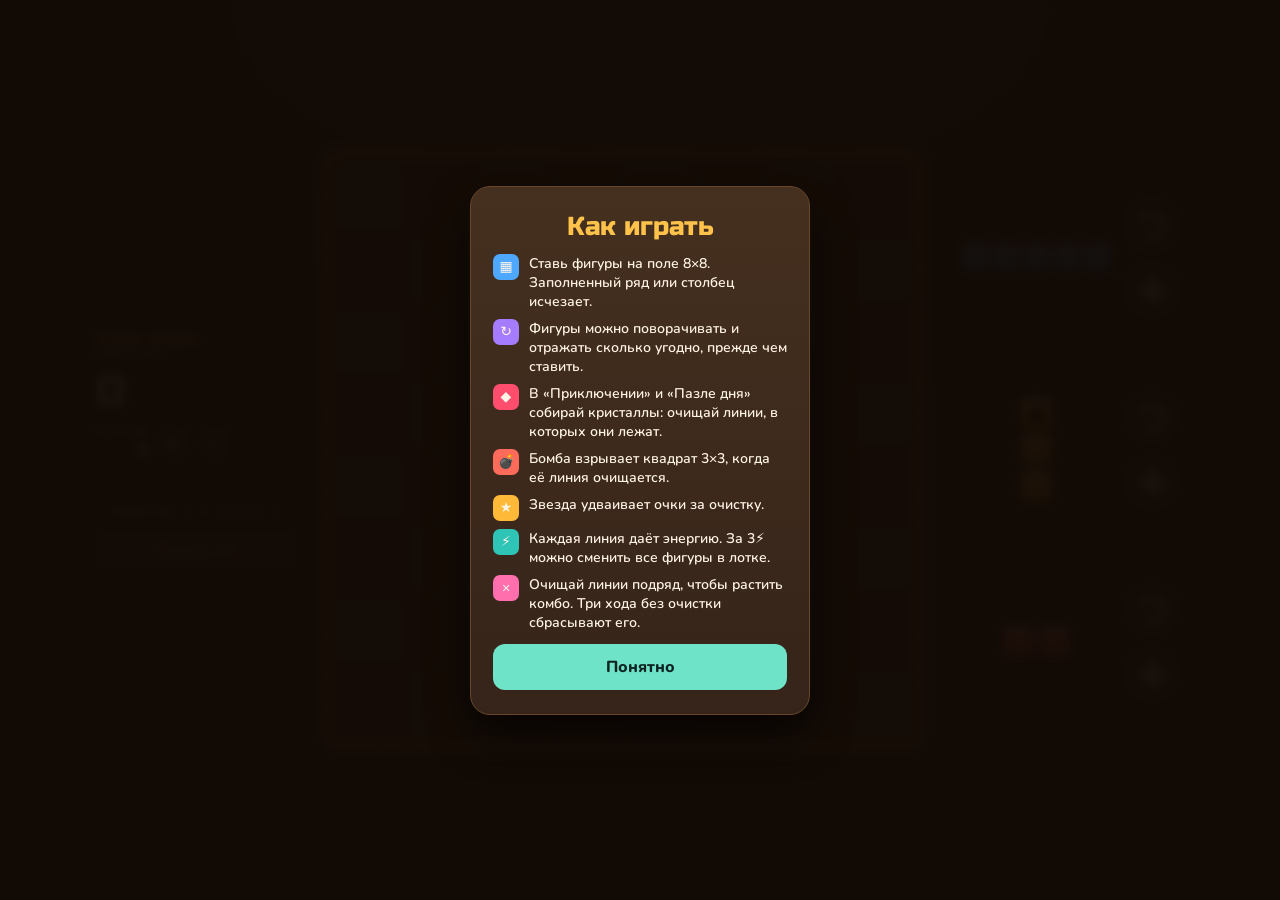
==== games-local/BlockFlip/index.html @ df222a62 "Добавить игру «Блок Флип» в Andreos Play Игра лежит в games-local/BlockFlip и копируется в сборку ск" ====
<!doctype html>
<html lang="ru" class="app-shell"><head><meta charset="utf-8">
<meta name="viewport" content="width=device-width,initial-scale=1,maximum-scale=1,user-scalable=no,viewport-fit=cover">
<style>html,body{margin:0}</style></head><body>
<title>Блок Флип</title>
<style>/* Russo One and Nunito, SIL Open Font License 1.1, embedded so the game works offline */
@font-face{font-family:'Russo One';font-style:normal;font-weight:400;font-display:swap;src:url([data-uri]) format('woff2');unicode-range:U+0301, U+0400-045F, U+0490-0491, U+04B0-04B1, U+2116}
@font-face{font-family:'Russo One';font-style:normal;font-weight:400;font-display:swap;src:url([data-uri]) format('woff2');unicode-range:U+0000-00FF, U+0131, U+0152-0153, U+02BB-02BC, U+02C6, U+02DA, U+02DC, U+0304, U+0308, U+0329, U+2000-206F, U+20AC, U+2122, U+2191, U+2193, U+2212, U+2215, U+FEFF, U+FFFD}
@font-face{font-family:'Nunito';font-style:normal;font-weight:600 800;font-display:swap;src:url([data-uri]) format('woff2');unicode-range:U+0301, U+0400-045F, U+0490-0491, U+04B0-04B1, U+2116}
@font-face{font-family:'Nunito';font-style:normal;font-weight:600 800;font-display:swap;src:url([data-uri]) format('woff2');unicode-range:U+0000-00FF, U+0131, U+0152-0153, U+02BB-02BC, U+02C6, U+02DA, U+02DC, U+0304, U+0308, U+0329, U+2000-206F, U+20AC, U+2122, U+2191, U+2193, U+2212, U+2215, U+FEFF, U+FFFD}
</style>
<style>
/* Layout: one-screen column. Score strip, level goals, wooden 8x8 board, tray of three pieces, energy bar. Single warm "wood block" look. */
:root{
  --bg:#22160e; --panel:#3a2618; --cell:#4d3321; --line:#6a4629;
  --fg:#fff4e6; --muted:#d0b08e; --accent:#ffc24a; --energy:#6fe3c8;
  --display:"Russo One","Arial Black",system-ui,sans-serif;
  --body:"Nunito",system-ui,-apple-system,"Segoe UI",sans-serif;
  color-scheme:dark;
}
html,body{height:100%}
[hidden]{display:none!important}
body{background:radial-gradient(120% 80% at 50% 0%,#46301d 0%,var(--bg) 62%);background-color:var(--bg);color:var(--fg);font-family:var(--body);
  -webkit-user-select:none;user-select:none;-webkit-touch-callout:none;-webkit-tap-highlight-color:transparent;overflow:hidden}
.app{height:100%;display:flex;flex-direction:column;align-items:center;gap:8px;padding-inline:16px;padding-block:10px;box-sizing:border-box}
.top{width:100%;max-width:460px;box-sizing:border-box;display:grid;grid-template-columns:1fr auto 1fr;align-items:end;gap:8px}
.brand{font-family:var(--display);font-size:15px;letter-spacing:.06em;line-height:1.1;color:var(--accent)}
.brand small{display:block;font-family:var(--body);font-size:11px;color:var(--muted);letter-spacing:.08em;text-transform:uppercase;font-weight:800}
.score{font-family:var(--display);font-size:clamp(30px,8vw,40px);line-height:1;text-align:center;font-variant-numeric:tabular-nums;text-shadow:0 2px 0 #0006}
.side{display:flex;justify-content:flex-end;align-items:center;gap:8px}
.best{text-align:right;font-size:11px;color:var(--muted);text-transform:uppercase;letter-spacing:.08em;font-weight:800}
.best b{display:block;font-family:var(--display);font-size:17px;color:var(--fg);letter-spacing:0;font-weight:400;font-variant-numeric:tabular-nums}
.icon{width:34px;height:34px;border-radius:10px;border:1px solid var(--line);background:var(--panel);color:var(--fg);font-size:16px;cursor:pointer;display:grid;place-items:center}
.icon:focus-visible,.btn:focus-visible,.mode:focus-visible{outline:2px solid var(--accent);outline-offset:2px}
.goals{display:flex;gap:10px;justify-content:center;align-items:center;min-height:34px}
.goal{display:flex;align-items:center;gap:6px;background:var(--panel);border:1px solid var(--line);border-radius:999px;padding:4px 12px 4px 6px;font-family:var(--display);font-size:16px;font-variant-numeric:tabular-nums;transition:transform .15s}
.goal.bump{transform:scale(1.18)}
.goal.done{color:var(--energy)}
.goal svg{width:24px;height:24px;display:block}
canvas{display:block;touch-action:none;max-width:100%}
.bar{display:flex;align-items:center;gap:10px;justify-content:space-between;width:100%;max-width:460px;box-sizing:border-box}
@media (max-width:380px){.elbl{display:none}.bar .btn{padding:8px 10px}}
@media (hover:none){.pc{display:none}}
@media (max-height:520px){.help{display:none}.app{gap:4px;padding-block:6px}.goals{min-height:28px}}
.hud{width:100%;display:flex;flex-direction:column;align-items:center;gap:inherit}
.app.land{display:grid;grid-template-columns:200px auto;grid-template-rows:auto auto;justify-content:center;align-content:center;column-gap:24px;row-gap:14px}
.app.land .hud{grid-column:1;grid-row:1;align-self:end;align-items:stretch;gap:12px}
.app.land #cv{grid-column:2;grid-row:1/3;align-self:center}
.app.land .bar{grid-column:1;grid-row:2;align-self:start;flex-direction:column;align-items:stretch;gap:12px}
.app.land .help{display:none}
.app.land .top{grid-template-columns:1fr;gap:10px}
.app.land .score{text-align:left;font-size:44px}
.app.land .side{justify-content:flex-start}
.app.land .goals{justify-content:flex-start;flex-wrap:wrap}
.app.land .combo{min-height:18px}
.in-andreos .app:not(.land) .top{padding-left:88px}
.app-shell .app{padding-top:calc(10px + env(safe-area-inset-top,0px));padding-bottom:calc(10px + env(safe-area-inset-bottom,0px));padding-left:calc(16px + env(safe-area-inset-left,0px));padding-right:calc(16px + env(safe-area-inset-right,0px))}
.energy{display:flex;align-items:center;gap:6px;font-size:12px;color:var(--muted);font-weight:800;text-transform:uppercase;letter-spacing:.06em}
.pips{display:flex;gap:4px}
.pip{width:14px;height:8px;border-radius:3px;background:var(--cell)}
.pip.on{background:var(--energy);box-shadow:0 0 8px #6fe3c880}
.btn{font-family:var(--body);font-weight:800;font-size:13px;white-space:nowrap;padding:9px 12px;border-radius:12px;border:0;cursor:pointer;background:var(--energy);color:#0d2422}
.btn:disabled{background:var(--cell);color:var(--muted);cursor:default}
.btn.ghost{background:transparent;color:var(--muted);border:1px solid var(--line)}
.combo{font-family:var(--display);font-size:13px;color:var(--accent);flex:1;min-width:0;white-space:nowrap}
.help{font-size:12px;color:var(--muted);text-align:center;line-height:1.5;max-width:460px}
.help b{color:var(--fg)}
.overlay{position:fixed;inset:0;display:grid;place-items:center;background:#120b06cc;backdrop-filter:blur(3px);padding:16px;z-index:5;overflow:auto}
#rulesOv{z-index:6}
.card{background:linear-gradient(#45301f,#36241a);border:1px solid var(--line);border-radius:20px;padding:24px 22px;text-align:center;max-width:340px;width:100%;display:flex;flex-direction:column;gap:12px;box-sizing:border-box;box-shadow:0 20px 40px #0008}
.card h2{font-family:var(--display);font-weight:400;margin:0;font-size:26px;color:var(--accent);text-wrap:balance}
.card p{margin:0;color:var(--muted);line-height:1.5}
.card .big{font-family:var(--display);font-size:44px;color:var(--fg)}
.card .btn{font-size:16px;padding:12px}
.logo{font-family:var(--display);font-size:34px;line-height:1;color:var(--accent);text-shadow:0 3px 0 #7a4a1c}
.mode{display:grid;grid-template-columns:40px 1fr;align-items:center;gap:12px;text-align:left;background:#5a3b24;border:1px solid #7a5232;border-radius:14px;padding:12px;cursor:pointer;color:var(--fg);font-family:var(--body);box-shadow:0 3px 0 #2a1a0f}
.mode:active{transform:translateY(2px);box-shadow:0 1px 0 #2a1a0f}
.mode b{display:block;font-family:var(--display);font-weight:400;font-size:17px}
.mode span{font-size:13px;color:var(--muted);font-weight:800}
.mode i{font-style:normal;width:40px;height:40px;border-radius:10px;display:grid;place-items:center;font-size:20px}
.rules{text-align:left;font-size:14px;display:flex;flex-direction:column;gap:8px;color:var(--fg)}
.rules div{display:flex;gap:10px;align-items:flex-start}
.rules i{font-style:normal;flex:0 0 26px;height:26px;border-radius:7px;display:grid;place-items:center;font-size:14px}
.row{display:flex;gap:8px}.row .btn{flex:1}
</style>

<div class="app" id="app">
  <div class="hud" id="hud">
  <div class="top" id="top">
    <div class="brand" id="brand">БЛОК ФЛИП<small id="modeLbl">Классика</small></div>
    <div class="score" id="score" aria-live="polite">0</div>
    <div class="side">
      <div class="best">Рекорд<b id="best">0</b></div>
      <button class="icon" id="snd" aria-label="Звук">🔊</button>
      <button class="icon" id="menuBtn" aria-label="Меню">☰</button>
    </div>
  </div>
  <div class="goals" id="goals" hidden></div>
  </div>
  <canvas id="cv" aria-label="Игровое поле"></canvas>
  <div class="bar" id="bar">
    <div class="combo" id="combo"></div>
    <div class="energy"><span aria-hidden="true">⚡</span><span class="elbl">Энергия</span><div class="pips" id="pips"></div></div>
    <button class="btn" id="shuffle" disabled>Сменить · 3⚡</button>
  </div>
  <div class="help" id="help"><b>Тап</b> по фигуре — повернуть, <b>⇋</b> — отразить, тащи на поле.<span class="pc"> Во время перетаскивания: <b>R</b> поворот, <b>F</b> отражение.</span></div>
</div>

<div class="overlay" id="menuOv" hidden>
  <div class="card">
    <div class="logo">БЛОК ФЛИП</div>
    <p>Деревянные блоки, поле 8×8 и фигуры, которые можно вертеть.</p>
    <button class="mode" id="mClassic"><i style="background:#4ea8ff">▦</i><div><b>Классика</b><span id="mClassicSub">Рекорд 0</span></div></button>
    <button class="mode" id="mAdv"><i style="background:#ff4d6d">◆</i><div><b>Приключение</b><span id="mAdvSub">Уровень 1</span></div></button>
    <button class="mode" id="mDaily"><i style="background:#ffc24a">☀</i><div><b>Пазл дня</b><span id="mDailySub">Новый каждый день</span></div></button>
    <div class="row"><button class="btn ghost" id="mRules">Как играть</button><button class="btn ghost" id="mVibe">Вибрация: вкл</button></div>
    <button class="btn" id="mResume">Продолжить</button>
  </div>
</div>

<div class="overlay" id="rulesOv" hidden>
  <div class="card">
    <h2>Как играть</h2>
    <div class="rules">
      <div><i style="background:#4ea8ff">▦</i><span>Ставь фигуры на поле 8×8. Заполненный ряд или столбец исчезает.</span></div>
      <div><i style="background:#a57cff">↻</i><span>Фигуры можно поворачивать и отражать сколько угодно, прежде чем ставить.</span></div>
      <div><i style="background:#ff4d6d">◆</i><span>В «Приключении» и «Пазле дня» собирай кристаллы: очищай линии, в которых они лежат.</span></div>
      <div><i style="background:#ff6b5b">💣</i><span>Бомба взрывает квадрат 3×3, когда её линия очищается.</span></div>
      <div><i style="background:#ffb938">★</i><span>Звезда удваивает очки за очистку.</span></div>
      <div><i style="background:#2ec4b6">⚡</i><span>Каждая линия даёт энергию. За 3⚡ можно сменить все фигуры в лотке.</span></div>
      <div><i style="background:#ff6fae">×</i><span>Очищай линии подряд, чтобы растить комбо. Три хода без очистки сбрасывают его.</span></div>
    </div>
    <button class="btn" id="rulesOk">Понятно</button>
  </div>
</div>

<div class="overlay" id="endOv" hidden>
  <div class="card">
    <h2 id="endTitle">Ходов нет</h2>
    <p id="endText">Ни одна фигура не помещается даже с поворотом.</p>
    <div class="big" id="finalScore">0</div>
    <p id="finalBest"></p>
    <div class="row"><button class="btn ghost" id="toMenu">Меню</button><button class="btn" id="again">Ещё раз</button></div>
  </div>
</div>

<script>
(function(){
// Inside Andreos Play the app's own "Игры" button sits in the top-left corner
if(/\/games\//.test(location.pathname))document.documentElement.classList.add('in-andreos');
const N=8;
const COLORS=['#ff6b5b','#ffb938','#8bd448','#2ec4b6','#4ea8ff','#a57cff','#ff6fae'];
const WOOD='#c99760';
const GEMS={3:['#ff4d6d','#a3102f','#ffc2cd'],4:['#4fb4ff','#1450a8','#c9e8ff'],5:['#4ee08a','#127a43','#c8f7da']};
const P=(s)=>s.map(([r,c])=>({r,c,t:0}));
const SHAPES=[
  {w:3,s:[[0,0]]},
  {w:6,s:[[0,0],[0,1]]},
  {w:6,s:[[0,0],[0,1],[0,2]]},
  {w:5,s:[[0,0],[0,1],[0,2],[0,3]]},
  {w:3,s:[[0,0],[0,1],[0,2],[0,3],[0,4]]},
  {w:6,s:[[0,0],[0,1],[1,0],[1,1]]},
  {w:2,s:[[0,0],[0,1],[0,2],[1,0],[1,1],[1,2],[2,0],[2,1],[2,2]]},
  {w:6,s:[[0,0],[1,0],[1,1]]},
  {w:6,s:[[0,0],[1,0],[2,0],[2,1]]},
  {w:5,s:[[0,0],[0,1],[0,2],[1,1]]},
  {w:5,s:[[0,1],[0,2],[1,0],[1,1]]},
  {w:4,s:[[0,0],[1,0],[2,0],[2,1],[2,2]]},
  {w:3,s:[[0,0],[0,1],[0,2],[1,0],[1,1],[1,2]]},
  {w:3,s:[[0,0],[1,1]]},
  {w:2,s:[[0,0],[1,1],[2,2]]},
  {w:3,s:[[0,1],[1,0],[1,1],[1,2],[2,1]]},
];
const TOTALW=SHAPES.reduce((a,s)=>a+s.w,0);

// ---- shape math
const norm=cs=>{const mr=Math.min(...cs.map(c=>c.r)),mc=Math.min(...cs.map(c=>c.c));return cs.map(c=>({r:c.r-mr,c:c.c-mc,t:c.t}))};
const dims=cs=>({h:Math.max(...cs.map(c=>c.r))+1,w:Math.max(...cs.map(c=>c.c))+1});
const rotCW=cs=>{const {h}=dims(cs);return norm(cs.map(c=>({r:c.c,c:h-1-c.r,t:c.t})))};
const mirror=cs=>{const {w}=dims(cs);return norm(cs.map(c=>({r:c.r,c:w-1-c.c,t:c.t})))};
const key=cs=>cs.map(c=>c.r+','+c.c).sort().join(';');
function orientations(cs){
  const out=[],seen=new Set();let a=cs;
  for(let m=0;m<2;m++){for(let i=0;i<4;i++){const k=key(a);if(!seen.has(k)){seen.add(k);out.push(a)}a=rotCW(a)}a=mirror(cs)}
  return out;
}

// ---- storage
const store={get(k,d){try{const v=localStorage.getItem('blockflip-'+k);return v==null?d:v}catch(e){return d}},set(k,v){try{localStorage.setItem('blockflip-'+k,v)}catch(e){}}};
let best=+store.get('best',0)||0;
let advLevel=Math.max(1,+store.get('level',1)||1);
const today=(()=>{const d=new Date();return d.getFullYear()*10000+(d.getMonth()+1)*100+d.getDate()})();

// ---- levels
function mulberry32(a){return function(){a|=0;a=a+0x6D2B79F5|0;let t=Math.imul(a^a>>>15,1|a);t=t+Math.imul(t^t>>>7,61|t)^t;return((t^t>>>14)>>>0)/4294967296}}
function genLevel(seed,L){
  const rnd=mulberry32(seed),g=Array.from({length:N},()=>Array(N).fill(null));
  const fill=Math.min(30,8+L*2);let placed=0,guard=0,r=Math.floor(rnd()*N),c=Math.floor(rnd()*N);
  const lineFull=(r,c)=>g[r].every(Boolean)||g.every(row=>row[c]);
  while(placed<fill&&guard++<2000){
    if(rnd()<.65){const d=[[0,1],[1,0],[0,-1],[-1,0]][Math.floor(rnd()*4)];r=Math.min(N-1,Math.max(0,r+d[0]));c=Math.min(N-1,Math.max(0,c+d[1]))}
    else{r=Math.floor(rnd()*N);c=Math.floor(rnd()*N)}
    if(g[r][c])continue;
    g[r][c]={color:WOOD,t:0};
    if(lineFull(r,c)){g[r][c]=null;continue}
    placed++;
  }
  const cells=[];for(let i=0;i<N;i++)for(let j=0;j<N;j++)if(g[i][j])cells.push(g[i][j]);
  for(let i=cells.length-1;i>0;i--){const j=Math.floor(rnd()*(i+1));[cells[i],cells[j]]=[cells[j],cells[i]]}
  const types=L<3?1:L<7?2:3,nGems=Math.min(cells.length,4+L);
  const goals={};
  for(let i=0;i<nGems;i++){const t=3+(i%types);cells[i].t=t;goals[t]=(goals[t]||0)+1}
  return{grid:g,goals};
}

// ---- state
let S;
function freshState(mode,level){
  const s={mode,level:level||0,grid:Array.from({length:N},()=>Array(N).fill(null)),tray:[null,null,null],score:0,combo:0,msc:0,energy:0,over:false,goals:null,total:null};
  if(mode==='adv'||mode==='daily'){
    const L=mode==='daily'?6+new Date().getDay():level;
    const lv=genLevel(mode==='daily'?today:level*7919+13,L);
    s.grid=lv.grid;s.goals=lv.goals;s.total={...lv.goals};
  }
  return s;
}

function randPiece(){
  let x=Math.random()*TOTALW,sh=SHAPES[0];
  for(const s of SHAPES){x-=s.w;if(x<=0){sh=s;break}}
  let cs=norm(P(sh.s));
  const turns=Math.floor(Math.random()*4);for(let i=0;i<turns;i++)cs=rotCW(cs);
  if(Math.random()<.5)cs=mirror(cs);
  const roll=Math.random();
  if(cs.length>=2){
    if(roll<.11)cs[Math.floor(Math.random()*cs.length)].t=1;
    else if(roll<.21)cs[Math.floor(Math.random()*cs.length)].t=2;
  }
  return{cells:cs,color:COLORS[Math.floor(Math.random()*COLORS.length)],anim:null};
}
function fitsAt(cs,r0,c0,g=S.grid){
  for(const c of cs){const r=r0+c.r,cc=c0+c.c;if(r<0||cc<0||r>=N||cc>=N||g[r][cc])return false}return true;
}
function fitsAnywhere(cs){const {h,w}=dims(cs);for(let r=0;r<=N-h;r++)for(let c=0;c<=N-w;c++)if(fitsAt(cs,r,c))return true;return false}
function fitsAnyOrient(cs){return orientations(cs).some(fitsAnywhere)}
function dealTray(){
  let tray;
  for(let tries=0;tries<40;tries++){tray=[randPiece(),randPiece(),randPiece()];if(tray.some(p=>fitsAnyOrient(p.cells)))break}
  tray.forEach(p=>p.anim={kind:'in',t0:performance.now()});
  S.tray=tray;
}

// ---- DOM
const cv=document.getElementById('cv'),ctx=cv.getContext('2d');
const $=id=>document.getElementById(id);
const scoreEl=$('score'),bestEl=$('best'),comboEl=$('combo'),pipsEl=$('pips'),shuffleBtn=$('shuffle'),goalsEl=$('goals');
for(let i=0;i<6;i++){const d=document.createElement('div');d.className='pip';pipsEl.appendChild(d)}
function gemSVG(t){const[a,b,h]=GEMS[t];return`<svg viewBox="-1 -1 2 2" aria-hidden="true"><polygon points="-.55,-.6 .55,-.6 .95,-.15 0,.9 -.95,-.15" fill="${b}"/><polygon points="-.45,-.5 .45,-.5 .78,-.15 0,.7 -.78,-.15" fill="${a}"/><polygon points="-.45,-.5 .45,-.5 .25,-.15 -.25,-.15" fill="${h}" opacity=".85"/></svg>`}
let shownScore=0;
function renderGoals(){
  if(!S.goals){goalsEl.hidden=true;return}
  goalsEl.hidden=false;
  goalsEl.innerHTML=Object.keys(S.total).map(t=>`<div class="goal${S.goals[t]<=0?' done':''}" data-t="${t}">${gemSVG(t)}<span>${S.goals[t]<=0?'✓':S.goals[t]}</span></div>`).join('');
}
function bumpGoal(t){const el=goalsEl.querySelector(`[data-t="${t}"]`);if(!el)return;el.classList.add('bump');setTimeout(()=>el.classList.remove('bump'),160)}
function syncUI(){
  bestEl.textContent=best;
  [...pipsEl.children].forEach((p,i)=>p.classList.toggle('on',i<S.energy));
  shuffleBtn.disabled=S.energy<3||S.over;
  comboEl.textContent=S.combo>1?'КОМБО ×'+S.combo:'';
  $('modeLbl').textContent=S.mode==='adv'?'Уровень '+S.level:S.mode==='daily'?'Пазл дня':'Классика';
  renderGoals();
}

// ---- layout
let W,H,cell,B,BW,trayX=0,trayY,dpr,woodPat=null,land=false;
function resize(){
  const app=$('app'),cs=getComputedStyle(app);
  const aw=app.clientWidth-parseFloat(cs.paddingLeft)-parseFloat(cs.paddingRight);
  const ah=app.clientHeight-parseFloat(cs.paddingTop)-parseFloat(cs.paddingBottom);
  land=aw>ah*1.2&&aw>=560;
  app.classList.toggle('land',land);
  const gap=8;
  const used=$('top').offsetHeight+(goalsEl.hidden?0:goalsEl.offsetHeight+gap)+$('bar').offsetHeight+($('help').offsetHeight?$('help').offsetHeight+gap:0)+gap*2+4;
  const availH=Math.max(180,ah-used);
  cell=Math.floor(land?Math.min((aw-230)/12,(ah-8)/8.4,72):Math.min(aw/8.4,availH/11.75,72));
  const pad=Math.round(cell*.2);
  B=cell*8;BW=B+pad*2;
  if(land){trayX=BW+cell*.3;W=trayX+cell*3.3;H=BW;trayY=0}
  else{W=BW;trayY=BW+cell*.25;H=trayY+cell*3.1}
  ox=pad;oy=pad;
  $('top').style.maxWidth=$('bar').style.maxWidth=land?'':Math.max(W,280)+'px';
  dpr=Math.min(window.devicePixelRatio||1,3);
  cv.width=W*dpr;cv.height=H*dpr;cv.style.width=W+'px';cv.style.height=H+'px';
}
let ox=0,oy=0;
function makeWood(){
  const c=document.createElement('canvas');c.width=c.height=256;const x=c.getContext('2d');
  x.fillStyle='#8a5a33';x.fillRect(0,0,256,256);
  const rnd=mulberry32(42);
  for(let i=0;i<46;i++){
    const y0=rnd()*256,amp=2+rnd()*5,f=.02+rnd()*.03;
    x.strokeStyle=rnd()<.5?'rgba(60,32,14,.22)':'rgba(255,214,160,.10)';x.lineWidth=.6+rnd()*1.6;
    x.beginPath();for(let k=0;k<=256;k+=4)x.lineTo(k,y0+Math.sin(k*f+i)*amp);x.stroke();
  }
  woodPat=ctx.createPattern(c,'repeat');
}
const slotCX=i=>land?trayX+cell*1.25:BW*(i+.5)/3;
const pieceCY=i=>land?oy+B*(i+.5)/3:trayY+cell*1.2;
const btnR=()=>cell*.36;
const btnPos=(i,k)=>land?{x:trayX+cell*2.85,y:pieceCY(i)+(k?1:-1)*cell*.45}:{x:slotCX(i)+(k?1:-1)*cell*.5,y:trayY+cell*2.7};
const traySize=p=>{const d=dims(p.cells);return Math.min(cell*.5,cell*(land?2.1:2.3)/Math.max(d.w,d.h))};

// ---- color helpers
function hexRgb(h){const n=parseInt(h.slice(1),16);return[n>>16&255,n>>8&255,n&255]}
function shade(h,a){const[r,g,b]=hexRgb(h);const f=v=>Math.round(a>0?v+(255-v)*a:v*(1+a));return`rgb(${f(r)},${f(g)},${f(b)})`}
function rr(x,y,w,h,r){ctx.beginPath();ctx.moveTo(x+r,y);ctx.arcTo(x+w,y,x+w,y+h,r);ctx.arcTo(x+w,y+h,x,y+h,r);ctx.arcTo(x,y+h,x,y,r);ctx.arcTo(x,y,x+w,y,r);ctx.closePath()}
function star(x,y,R){ctx.beginPath();for(let i=0;i<10;i++){const a=-Math.PI/2+i*Math.PI/5,rad=i%2?R*.45:R;ctx.lineTo(x+Math.cos(a)*rad,y+Math.sin(a)*rad)}ctx.closePath()}
function poly(pts,x,y,R){ctx.beginPath();pts.forEach(([a,b])=>ctx.lineTo(x+a*R,y+b*R));ctx.closePath()}
function drawGem(x,y,R,t,now){
  const[a,b,h]=GEMS[t];
  ctx.fillStyle=b;poly([[-.55,-.6],[.55,-.6],[.95,-.15],[0,.9],[-.95,-.15]],x,y,R);ctx.fill();
  ctx.fillStyle=a;poly([[-.45,-.5],[.45,-.5],[.78,-.15],[0,.7],[-.78,-.15]],x,y,R);ctx.fill();
  ctx.fillStyle=h;ctx.globalAlpha*=.85;poly([[-.45,-.5],[.45,-.5],[.25,-.15],[-.25,-.15]],x,y,R);ctx.fill();ctx.globalAlpha/=.85;
  const tw=.5+.5*Math.sin((now||0)/300+x*.07+y*.05);
  ctx.fillStyle=`rgba(255,255,255,${.25+.6*tw})`;ctx.beginPath();ctx.arc(x-R*.35,y-R*.32,R*.08+R*.06*tw,0,7);ctx.fill();
}

function drawTile(x,y,s,color,t,now){
  const g=Math.max(1,s*.05),r=s*.18;
  const grd=ctx.createLinearGradient(0,y,0,y+s);
  grd.addColorStop(0,shade(color,.35));grd.addColorStop(.5,color);grd.addColorStop(1,shade(color,-.22));
  ctx.fillStyle=shade(color,-.5);rr(x+g,y+g+s*.05,s-2*g,s-2*g,r);ctx.fill();
  ctx.fillStyle=grd;rr(x+g,y+g,s-2*g,s-2*g-s*.05,r);ctx.fill();
  if(color===WOOD&&woodPat){ctx.save();ctx.globalAlpha*=.45;ctx.fillStyle=woodPat;rr(x+g,y+g,s-2*g,s-2*g-s*.05,r);ctx.fill();ctx.restore()}
  ctx.fillStyle='rgba(255,255,255,.3)';rr(x+s*.2,y+s*.13,s*.6,s*.11,s*.055);ctx.fill();
  const cx=x+s/2,cy=y+s/2+s*.01;
  if(t===1){
    ctx.fillStyle='#1a120c';ctx.beginPath();ctx.arc(cx,cy+s*.04,s*.22,0,7);ctx.fill();
    ctx.strokeStyle='#1a120c';ctx.lineWidth=Math.max(1.5,s*.06);ctx.beginPath();ctx.moveTo(cx+s*.1,cy-s*.12);ctx.quadraticCurveTo(cx+s*.2,cy-s*.3,cx+s*.28,cy-s*.26);ctx.stroke();
    const fl=.6+.4*Math.sin((now||0)/90);
    ctx.fillStyle=`rgba(255,230,120,${fl})`;ctx.beginPath();ctx.arc(cx+s*.29,cy-s*.27,s*.07,0,7);ctx.fill();
    ctx.fillStyle='rgba(255,255,255,.35)';ctx.beginPath();ctx.arc(cx-s*.07,cy-s*.03,s*.05,0,7);ctx.fill();
  }else if(t===2){
    ctx.fillStyle='#fff8d6';star(cx,cy,s*.26);ctx.fill();
    ctx.strokeStyle=shade(color,-.4);ctx.lineWidth=Math.max(1,s*.03);ctx.stroke();
  }else if(t>=3){drawGem(cx,cy,s*.3,t,now)}
}

// ---- input / drag
let drag=null,preview=null;
function pieceAt(x,y){
  let i;
  if(land){if(x<trayX||x>trayX+cell*2.45||y<oy||y>=oy+B)return -1;i=Math.floor((y-oy)/(B/3))}
  else{if(y<trayY||y>trayY+cell*2.35)return -1;i=Math.floor(x/(BW/3))}
  return i>=0&&i<3&&S.tray[i]?i:-1;
}
function btnAt(x,y){
  for(let i=0;i<3;i++){if(!S.tray[i])continue;for(let k=0;k<2;k++){const bp=btnPos(i,k);if(Math.hypot(x-bp.x,y-bp.y)<btnR()*1.35)return{i,k}}}
  return null;
}
function transform(i,kind){
  const p=S.tray[i];if(!p)return;
  p.cells=kind==='rot'?rotCW(p.cells):mirror(p.cells);
  p.anim={kind,t0:performance.now()};
  sfx(kind==='rot'?520:440,.05,'triangle');
  if(drag&&drag.i===i)updatePreview();
}
function pos(e){const b=cv.getBoundingClientRect();return{x:(e.clientX-b.left)*W/b.width,y:(e.clientY-b.top)*H/b.height}}
cv.addEventListener('contextmenu',e=>e.preventDefault());
cv.addEventListener('pointerdown',e=>{
  unlockAudio();
  if(S.over||drag)return;
  const {x,y}=pos(e);
  const b=btnAt(x,y);
  if(b){transform(b.i,b.k?'flip':'rot');return}
  const i=pieceAt(x,y);if(i<0)return;
  if(e.button===2){transform(i,'flip');return}
  cv.setPointerCapture(e.pointerId);
  drag={i,x,y,sx:x,sy:y,moved:false,touch:e.pointerType!=='mouse',id:e.pointerId};
});
cv.addEventListener('pointermove',e=>{
  if(!drag||e.pointerId!==drag.id)return;
  const p=pos(e);drag.x=p.x;drag.y=p.y;
  if(!drag.moved&&Math.hypot(p.x-drag.sx,p.y-drag.sy)>8)drag.moved=true;
  if(drag.moved)updatePreview();
});
function endDrag(e,cancel){
  if(!drag||e.pointerId!==drag.id)return;
  const d=drag;drag=null;
  if(!d.moved&&!cancel){transform(d.i,'rot')}
  else if(preview&&preview.ok&&!cancel){place(d.i,preview.r,preview.c)}
  else if(d.moved&&S.tray[d.i]){S.tray[d.i].anim={kind:'back',t0:performance.now(),fx:d.x,fy:d.y-(d.touch?cell*1.6:0)}}
  preview=null;
}
cv.addEventListener('pointerup',e=>endDrag(e,false));
cv.addEventListener('pointercancel',e=>endDrag(e,true));
cv.addEventListener('lostpointercapture',e=>endDrag(e,true));
addEventListener('keydown',e=>{
  if(!drag)return;
  if(e.key==='r'||e.key==='R'||e.key==='к'||e.key==='К'||e.key===' '){e.preventDefault();transform(drag.i,'rot')}
  if(e.key==='f'||e.key==='F'||e.key==='а'||e.key==='А'){transform(drag.i,'flip')}
});
function ghostTL(){
  const p=S.tray[drag.i],d=dims(p.cells);
  const oy2=drag.touch?cell*1.6:0;
  return{x:drag.x-d.w*cell/2,y:drag.y-oy2-d.h*cell/2};
}
function updatePreview(){
  if(!drag||!drag.moved){preview=null;return}
  const g=ghostTL(),p=S.tray[drag.i];
  const r=Math.round((g.y-oy)/cell),c=Math.round((g.x-ox)/cell);
  const d=dims(p.cells);
  if(r<-1||c<-1||r+d.h>N+1||c+d.w>N+1){preview=null;return}
  const ok=fitsAt(p.cells,r,c);
  let lines=null;
  if(ok){
    const g2=S.grid.map(row=>row.slice());p.cells.forEach(cc=>g2[r+cc.r][c+cc.c]={});
    lines={rows:[],cols:[]};
    for(let i=0;i<N;i++){if(g2[i].every(Boolean))lines.rows.push(i);if(g2.every(row=>row[i]))lines.cols.push(i)}
  }
  preview={r,c,ok,lines};
}

// ---- game logic
let fx=[],floats=[],drops={},shake=0;
const FALL=140,DROP=170;
let vibeOn=store.get('vibe','1')==='1';
function buzz(ms){
  if(!vibeOn)return;
  try{const ap=JSON.parse(localStorage.getItem('ap:settings')||'{}');if(ap.haptics===false)return}catch(e){}
  try{if(window.AndroidApp&&window.AndroidApp.vibrate){window.AndroidApp.vibrate(String(ms));return}}catch(e){}
  if(navigator.vibrate){try{navigator.vibrate(ms)}catch(e){}}
}
function drawCell(x,y,color,t,k,now){
  const d=drops[k];
  if(d==null){drawTile(x,y,cell,color,t,now);return}
  const tt=now-d;
  if(tt>=FALL+160){delete drops[k];drawTile(x,y,cell,color,t,now);return}
  let dy=0,sx=1,sy=1;
  if(tt<FALL){const e=Math.max(0,tt)/FALL;dy=-cell*.9*(1-e*e);sx=sy=1.05-.05*e}
  else{const b=(tt-FALL)/160,w=Math.sin(b*Math.PI)*(1-b);sy=1-.2*w;sx=1+.14*w}
  ctx.save();ctx.translate(x+cell/2,y+cell+dy);ctx.scale(sx,sy);drawTile(-cell/2,-cell,cell,color,t,now);ctx.restore();
}
function landFx(p,r0,c0){
  const now=performance.now(),low={};
  p.cells.forEach(c=>{if(low[c.c]==null||c.r>low[c.c])low[c.c]=c.r});
  for(const cc in low){const x=ox+(c0+ +cc)*cell,y=oy+(r0+low[cc]+1)*cell;
    for(let k=0;k<5;k++){const dir=k<2?-1:k<4?1:(Math.random()<.5?-1:1);
      floats.push({spark:1,dust:1,x:x+cell*(.15+Math.random()*.7),y:y-2,vx:dir*cell*(.02+Math.random()*.05),vy:-cell*(.01+Math.random()*.04),t0:now,color:Math.random()<.5?'#e9cfa6':'#b98d5e'})}}
  shake=Math.max(shake,2);
  sfx(150,.09,'sine',.09);sfx(95,.12,'triangle',.06);
  buzz(12);
}
function place(i,r0,c0){
  const p=S.tray[i],now=performance.now();
  p.cells.forEach(c=>{S.grid[r0+c.r][c0+c.c]={color:p.color,t:c.t};drops[(r0+c.r)+','+(c0+c.c)]=now});
  setTimeout(()=>landFx(p,r0,c0),FALL);
  S.tray[i]=null;
  let gained=p.cells.length;
  const rows=[],cols=[];
  for(let k=0;k<N;k++){if(S.grid[k].every(Boolean))rows.push(k);if(S.grid.every(row=>row[k]))cols.push(k)}
  const lines=rows.length+cols.length;
  if(lines){
    S.combo++;S.msc=0;
    const kill=new Set();rows.forEach(r=>{for(let c=0;c<N;c++)kill.add(r+','+c)});cols.forEach(c=>{for(let r=0;r<N;r++)kill.add(r+','+c)});
    const lineCells=kill.size;
    const done=new Set();let bombs=0,changed=true;
    while(changed){changed=false;for(const k of[...kill]){const[r,c]=k.split(',').map(Number);const cl=S.grid[r][c];
      if(cl&&cl.t===1&&!done.has(k)){done.add(k);bombs++;changed=true;
        for(let dr=-1;dr<=1;dr++)for(let dc=-1;dc<=1;dc++){const rr2=r+dr,cc2=c+dc;if(rr2>=0&&cc2>=0&&rr2<N&&cc2<N&&S.grid[rr2][cc2])kill.add(rr2+','+cc2)}
        boom(c,r,now+DROP);}}}
    let stars=0,gems=0;
    for(const k of kill){const[r,c]=k.split(',').map(Number);const cl=S.grid[r][c];if(!cl)continue;if(cl.t===2)stars++;
      if(cl.t>=3){gems++;floats.push({gem:cl.t,x:ox+(c+.5)*cell,y:oy+(r+.5)*cell,t0:now+DROP});
        if(S.goals&&S.goals[cl.t]>0){S.goals[cl.t]--;const t=cl.t;setTimeout(()=>{renderGoals();bumpGoal(t)},450+DROP)}}
      fx.push({r,c,color:cl.color,t:cl.t,t0:now+DROP+((r+c)%8)*18});S.grid[r][c]=null}
    let pts=50*lines*(lines+1);
    pts*=S.combo;
    pts+=(kill.size-lineCells)*20+gems*50;
    if(stars)pts*=Math.pow(2,Math.min(stars,3));
    gained+=pts;
    S.energy=Math.min(6,S.energy+lines);
    const cx=ox+(c0+dims(p.cells).w/2)*cell,cy=oy+(r0+dims(p.cells).h/2)*cell;
    floats.push({text:'+'+pts,x:cx,y:cy,t0:now+DROP,color:'#ffffff',size:cell*.6});
    if(lines>=2)floats.push({text:['','','ДВОЙНОЙ!','ТРОЙНОЙ!','МЕГА!','УЛЬТРА!'][Math.min(lines,5)],x:BW/2,y:oy+B*.38,t0:now+DROP+80,color:'#ffc24a',size:cell*.75});
    if(S.combo>1)floats.push({text:'КОМБО ×'+S.combo,x:BW/2,y:oy+B*.52,t0:now+DROP+160,color:'#ff6fae',size:cell*.55});
    if(stars)floats.push({text:'★ ×'+Math.pow(2,Math.min(stars,3)),x:BW/2,y:oy+B*.64,t0:now+DROP+240,color:'#fff3a0',size:cell*.5});
    const shk=Math.min(14,3+lines*2+bombs*3),cmb=S.combo;
    setTimeout(()=>{shake=shk;buzz(bombs?[30,40,60]:25+lines*10);sfx(520+lines*90,.12,'square',.04)},DROP);
    setTimeout(()=>sfx(780+cmb*60,.1,'triangle'),DROP+80);
    if(gems)setTimeout(()=>sfx(1200,.12,'sine',.05),DROP+120);
    if(S.grid.every(row=>row.every(v=>!v))){gained+=1500;floats.push({text:'ЧИСТОЕ ПОЛЕ +1500',x:BW/2,y:oy+B*.25,t0:now+DROP+300,color:'#6fe3c8',size:cell*.55});S.energy=6}
  }else{S.msc++;if(S.msc>=3)S.combo=0}
  S.score+=gained;
  if(S.mode==='classic'&&S.score>best){best=S.score;store.set('best',best)}
  if(S.goals&&Object.values(S.goals).every(v=>v<=0)){win();syncUI();return}
  if(S.tray.every(t=>!t))dealTray();
  checkOver();
  syncUI();
}
function boom(c,r,now){
  for(let k=0;k<22;k++){const a=Math.random()*6.28,v=cell*(.05+Math.random()*.12);
    floats.push({spark:1,x:ox+(c+.5)*cell,y:oy+(r+.5)*cell,vx:Math.cos(a)*v,vy:Math.sin(a)*v,t0:now,color:k%2?'#ffb938':'#ff6b5b'})}
  setTimeout(()=>sfx(90,.25,'sawtooth',.06),DROP);
}
function showEnd(title,text,big,sub,again){
  const game=S;
  setTimeout(()=>{if(S!==game||!$('menuOv').hidden)return;$('endTitle').textContent=title;$('endText').textContent=text;$('finalScore').textContent=big;$('finalBest').textContent=sub;$('again').textContent=again;$('endOv').hidden=false},800);
}
function win(){
  S.over=true;S.won=true;
  sfx(660,.15,'triangle');setTimeout(()=>sfx(880,.15,'triangle'),120);setTimeout(()=>sfx(1320,.25,'triangle'),240);
  if(S.mode==='adv'){advLevel=Math.max(advLevel,S.level+1);store.set('level',advLevel);
    showEnd('Уровень '+S.level+' пройден!','Все кристаллы собраны.',S.score,'Дальше: уровень '+(S.level+1),'Следующий')}
  else{store.set('daily',today);showEnd('Пазл дня решён!','Возвращайся завтра за новым.',S.score,'','Классика')}
}
function checkOver(){
  const can=S.tray.some(p=>p&&fitsAnyOrient(p.cells));
  if(!can&&S.energy<3){
    S.over=true;
    sfx(200,.4,'sine');
    if(S.mode==='classic'){
      if(S.score>best){best=S.score;store.set('best',best)}
      showEnd('Ходов нет','Ни одна фигура не помещается даже с поворотом.',S.score,'Рекорд: '+best,'Ещё раз');
    }else{
      const left=Object.values(S.goals).reduce((a,b)=>a+Math.max(0,b),0);
      showEnd('Не хватило места','Осталось собрать кристаллов: '+left+'.',S.score,'','Ещё раз');
    }
  }
}
shuffleBtn.onclick=()=>{if(S.energy<3||S.over)return;S.energy-=3;dealTray();sfx(660,.08,'triangle');checkOver();syncUI()};
$('again').onclick=()=>{$('endOv').hidden=true;
  if(S.won&&S.mode==='adv')startMode('adv',S.level+1);
  else if(S.won&&S.mode==='daily')startMode('classic');
  else startMode(S.mode,S.level)};
$('toMenu').onclick=()=>{$('endOv').hidden=true;openMenu()};
$('menuBtn').onclick=openMenu;
$('mRules').onclick=()=>{$('rulesOv').hidden=false};
$('rulesOk').onclick=()=>{$('rulesOv').hidden=true;store.set('seen','1')};
$('mResume').onclick=()=>{$('menuOv').hidden=true};
const vibeLbl=()=>{$('mVibe').textContent='Вибрация: '+(vibeOn?'вкл':'выкл')};vibeLbl();
$('mVibe').onclick=()=>{vibeOn=!vibeOn;store.set('vibe',vibeOn?'1':'0');vibeLbl();buzz(20)};
// Android back button: the app calls this and closes itself when it returns false
window.blockflipBack=function(){
  if(!$('rulesOv').hidden){$('rulesOv').hidden=true;store.set('seen','1');return true}
  if(!$('endOv').hidden){$('endOv').hidden=true;openMenu();return true}
  if(!$('menuOv').hidden)return false;
  openMenu();return true;
};
window.andreosBack=window.blockflipBack; // Andreos Play asks the page first on the back button
document.addEventListener('visibilitychange',()=>{if(document.hidden){if(ac&&ac.state==='running')ac.suspend()}});
$('mClassic').onclick=()=>startMode('classic');
$('mAdv').onclick=()=>startMode('adv',advLevel);
$('mDaily').onclick=()=>startMode('daily');
function openMenu(){
  $('mClassicSub').textContent='Рекорд '+best;
  $('mAdvSub').textContent='Уровень '+advLevel+' · собирай кристаллы';
  $('mDailySub').textContent=+store.get('daily',0)===today?'Сегодня решён ✓':'Новый каждый день';
  $('mResume').hidden=!S||S.over;
  $('menuOv').hidden=false;
}
function startMode(mode,level){
  unlockAudio();
  $('menuOv').hidden=true;$('endOv').hidden=true;
  S=freshState(mode,level);shownScore=0;scoreEl.textContent='0';fx=[];floats=[];drops={};
  dealTray();syncUI();resize();
}

// ---- audio
let ac=null,muted=store.get('mute','0')==='1';
$('snd').textContent=muted?'🔇':'🔊';
$('snd').onclick=()=>{muted=!muted;$('snd').textContent=muted?'🔇':'🔊';store.set('mute',muted?'1':'0')};
function unlockAudio(){if(!ac){try{ac=new(window.AudioContext||window.webkitAudioContext)()}catch(e){}}if(ac&&ac.state==='suspended')ac.resume()}
function sfx(f,d,type,vol){
  if(muted||!ac)return;
  try{const o=ac.createOscillator(),g=ac.createGain();o.type=type||'sine';o.frequency.value=f;
    g.gain.setValueAtTime(vol||.05,ac.currentTime);g.gain.exponentialRampToValueAtTime(.0001,ac.currentTime+d);
    o.connect(g).connect(ac.destination);o.start();o.stop(ac.currentTime+d)}catch(e){}
}

// ---- render
const ease=t=>1-Math.pow(1-Math.min(1,Math.max(0,t)),3);
function drawPieceAt(p,cx,cy,s,now,alpha){
  const d=dims(p.cells);
  ctx.save();ctx.globalAlpha=alpha;ctx.translate(cx,cy);
  if(p.anim){
    const t=(now-p.anim.t0)/180;
    if(t>=1&&p.anim.kind!=='back'&&p.anim.kind!=='in')p.anim=null;
    else if(p.anim.kind==='rot')ctx.rotate(-(1-ease(t))*Math.PI/2);
    else if(p.anim.kind==='flip')ctx.scale(-1+2*ease(t),1);
    else if(p.anim.kind==='in'){const k=ease((now-p.anim.t0)/260);if(k>=1)p.anim=null;else ctx.scale(k,k)}
    else if(p.anim.kind==='back'){const k=ease((now-p.anim.t0)/200);if(k>=1)p.anim=null;else{ctx.translate((p.anim.fx-cx)*(1-k),(p.anim.fy-cy)*(1-k))}}
  }
  p.cells.forEach(c=>drawTile((c.c-d.w/2)*s,(c.r-d.h/2)*s,s,p.color,c.t,now));
  ctx.restore();
}
function drawBtn(x,y,r,glyph,hot,now){
  ctx.save();
  if(hot){const k=.5+.5*Math.sin(now/180);ctx.shadowColor='#ffc24a';ctx.shadowBlur=8+8*k}
  ctx.fillStyle=hot?'#6a4628':'#4a3020';ctx.beginPath();ctx.arc(x,y,r,0,7);ctx.fill();
  ctx.shadowBlur=0;ctx.strokeStyle=hot?'#ffc24a':'#7a5232';ctx.lineWidth=1.5;ctx.stroke();
  ctx.strokeStyle=hot?'#ffc24a':'#f0dcc2';ctx.fillStyle=ctx.strokeStyle;ctx.lineWidth=Math.max(1.5,r*.14);ctx.lineCap='round';
  if(glyph==='rot'){ctx.beginPath();ctx.arc(x,y,r*.45,-Math.PI*.9,Math.PI*.5);ctx.stroke();
    const ax=x,ay=y+r*.45;
    ctx.beginPath();ctx.moveTo(ax-r*.05,ay-r*.22);ctx.lineTo(ax-r*.25,ay+r*.02);ctx.lineTo(ax+r*.02,ay+r*.18);ctx.closePath();ctx.fill();}
  else{ctx.beginPath();ctx.moveTo(x,y-r*.5);ctx.lineTo(x,y+r*.5);ctx.setLineDash([2,3]);ctx.stroke();ctx.setLineDash([]);
    ctx.beginPath();ctx.moveTo(x-r*.12,y-r*.3);ctx.lineTo(x-r*.5,y);ctx.lineTo(x-r*.12,y+r*.3);ctx.closePath();ctx.fill();
    ctx.beginPath();ctx.moveTo(x+r*.12,y-r*.3);ctx.lineTo(x+r*.5,y);ctx.lineTo(x+r*.12,y+r*.3);ctx.closePath();ctx.stroke();}
  ctx.restore();
}
function frame(now){
  ctx.setTransform(dpr,0,0,dpr,0,0);
  ctx.clearRect(0,0,W,H);
  ctx.save();
  if(shake>0.2){ctx.translate((Math.random()-.5)*shake,(Math.random()-.5)*shake);shake*=.86}else shake=0;
  // wooden board frame
  ctx.fillStyle='#3a2414';rr(0,3,BW,BW,cell*.3);ctx.fill();
  ctx.fillStyle=woodPat||'#8a5a33';rr(0,0,BW,BW,cell*.3);ctx.fill();
  ctx.strokeStyle='rgba(255,220,170,.25)';ctx.lineWidth=1.5;rr(.75,.75,BW-1.5,BW-1.5,cell*.3);ctx.stroke();
  ctx.fillStyle='#4a2f1c';rr(ox-2,oy-2,B+4,B+4,cell*.16);ctx.fill();
  const hl=new Set();let hlColor=null;
  if(preview&&preview.ok&&preview.lines){hlColor=S.tray[drag?drag.i:0]?.color;preview.lines.rows.forEach(r=>{for(let c=0;c<N;c++)hl.add(r+','+c)});preview.lines.cols.forEach(c=>{for(let r=0;r<N;r++)hl.add(r+','+c)})}
  for(let r=0;r<N;r++)for(let c=0;c<N;c++){
    const x=ox+c*cell,y=oy+r*cell,v=S.grid[r][c];
    if(!v){ctx.fillStyle=(r+c)%2?'#5b3b23':'#613f26';rr(x+1.5,y+1.5,cell-3,cell-3,cell*.12);ctx.fill();
      ctx.fillStyle='rgba(0,0,0,.18)';ctx.fillRect(x+cell*.15,y+1.5,cell*.7,2);continue}
    const k=r+','+c;
    drawCell(x,y,hl.has(k)&&hlColor?hlColor:v.color,v.t,k,now);
  }
  // preview ghost
  if(preview&&drag){
    const p=S.tray[drag.i];
    if(preview.ok){
      hl.forEach(k=>{const[r,c]=k.split(',').map(Number);if(!S.grid[r][c]){ctx.fillStyle=hlColor+'66';rr(ox+c*cell+1.5,oy+r*cell+1.5,cell-3,cell-3,cell*.12);ctx.fill()}});
      ctx.globalAlpha=.45;p.cells.forEach(c=>drawTile(ox+(preview.c+c.c)*cell,oy+(preview.r+c.r)*cell,cell,p.color,c.t,now));ctx.globalAlpha=1;
    }
  }
  // clearing fx
  fx=fx.filter(f=>{const t=(now-f.t0)/320;const x=ox+f.c*cell,y=oy+f.r*cell;if(t>=1)return false;if(t<0){drawCell(x,y,f.color,f.t,f.r+','+f.c,now);return true}
    const s=cell*(1-ease(t));ctx.globalAlpha=1-t;drawTile(x+(cell-s)/2,y+(cell-s)/2,s,f.color,0,now);
    ctx.fillStyle='rgba(255,255,255,'+(.6*(1-t))+')';rr(x+2,y+2,cell-4,cell-4,cell*.14);ctx.fill();ctx.globalAlpha=1;return true});
  // tray
  for(let i=0;i<3;i++){
    const p=S.tray[i];if(!p)continue;
    const anyFit=fitsAnyOrient(p.cells),nowFit=anyFit&&fitsAnywhere(p.cells);
    if(!(drag&&drag.i===i&&drag.moved))drawPieceAt(p,slotCX(i),pieceCY(i),traySize(p),now,anyFit?1:.28);
    const b0=btnPos(i,0),b1=btnPos(i,1);
    drawBtn(b0.x,b0.y,btnR(),'rot',anyFit&&!nowFit,now);
    drawBtn(b1.x,b1.y,btnR(),'flip',false,now);
  }
  // dragged piece
  if(drag&&drag.moved){const p=S.tray[drag.i],d=dims(p.cells),g=ghostTL();
    ctx.save();ctx.shadowColor='rgba(0,0,0,.45)';ctx.shadowBlur=14;ctx.shadowOffsetY=6;
    drawPieceAt(p,g.x+d.w*cell/2,g.y+d.h*cell/2,cell,now,preview&&!preview.ok?.7:1);ctx.restore()}
  // floats
  floats=floats.filter(f=>{
    if(f.spark){const t=(now-f.t0)/(f.dust?420:500);if(t<0)return true;if(t>=1)return false;f.x+=f.vx;f.y+=f.vy;f.vy+=cell*.004;ctx.globalAlpha=1-t;ctx.fillStyle=f.color;if(f.dust){const z=cell*.09*(1-t)+1;ctx.fillRect(f.x-z/2,f.y-z/2,z,z)}else{ctx.beginPath();ctx.arc(f.x,f.y,cell*.08*(1-t)+1,0,7);ctx.fill()}ctx.globalAlpha=1;return true}
    if(f.gem){const t=(now-f.t0)/600;if(t<0)return true;if(t>=1)return false;const e=ease(t);
      const tx=BW/2,ty=-cell*.5;ctx.save();ctx.globalAlpha=t>.8?(1-t)/.2:1;
      drawGem(f.x+(tx-f.x)*e*e,f.y+(ty-f.y)*e*e,cell*(.32+.18*Math.sin(t*Math.PI)),f.gem,now);ctx.restore();return true}
    const t=(now-f.t0)/1100;if(t>=1)return false;if(t<0)return true;
    const sc=t<.15?ease(t/.15)*1.1:1.1-.1*Math.min(1,(t-.15)*4);
    ctx.save();ctx.globalAlpha=t>.7?(1-t)/.3:1;ctx.translate(f.x,f.y-t*cell*.8);ctx.scale(sc,sc);
    ctx.font=`${Math.round(f.size)}px "Russo One","Arial Black",sans-serif`;ctx.textAlign='center';ctx.textBaseline='middle';
    ctx.lineWidth=Math.max(3,f.size*.16);ctx.strokeStyle='rgba(30,16,8,.85)';ctx.lineJoin='round';ctx.strokeText(f.text,0,0);ctx.fillStyle=f.color;ctx.fillText(f.text,0,0);ctx.restore();return true});
  ctx.restore();
  if(shownScore!==S.score){shownScore+=Math.ceil((S.score-shownScore)*.18);if(shownScore>S.score)shownScore=S.score;scoreEl.textContent=shownScore}
  requestAnimationFrame(frame);
}

// ---- boot
window.claude?.hot?.snapshot?.(()=>({S:JSON.parse(JSON.stringify({...S,tray:S.tray.map(p=>p&&{cells:p.cells,color:p.color})}))}));
function start(data){
  makeWood();
  let restored=false;
  if(data&&data.S&&data.S.grid&&data.S.mode){S=data.S;S.tray.forEach(p=>{if(p)p.anim=null});shownScore=S.score;restored=true}
  else{S=freshState('classic');dealTray()}
  syncUI();resize();
  addEventListener('resize',resize);
  if(!restored||S.over)openMenu();
  if(store.get('seen','')!=='1')$('rulesOv').hidden=false;
  if(document.fonts&&document.fonts.ready)document.fonts.ready.then(resize);
  requestAnimationFrame(frame);
}
window.claude?.hot?.ready?window.claude.hot.ready(start):start(window.claude?.hot?.data??{});
})();
</script>
</body></html>
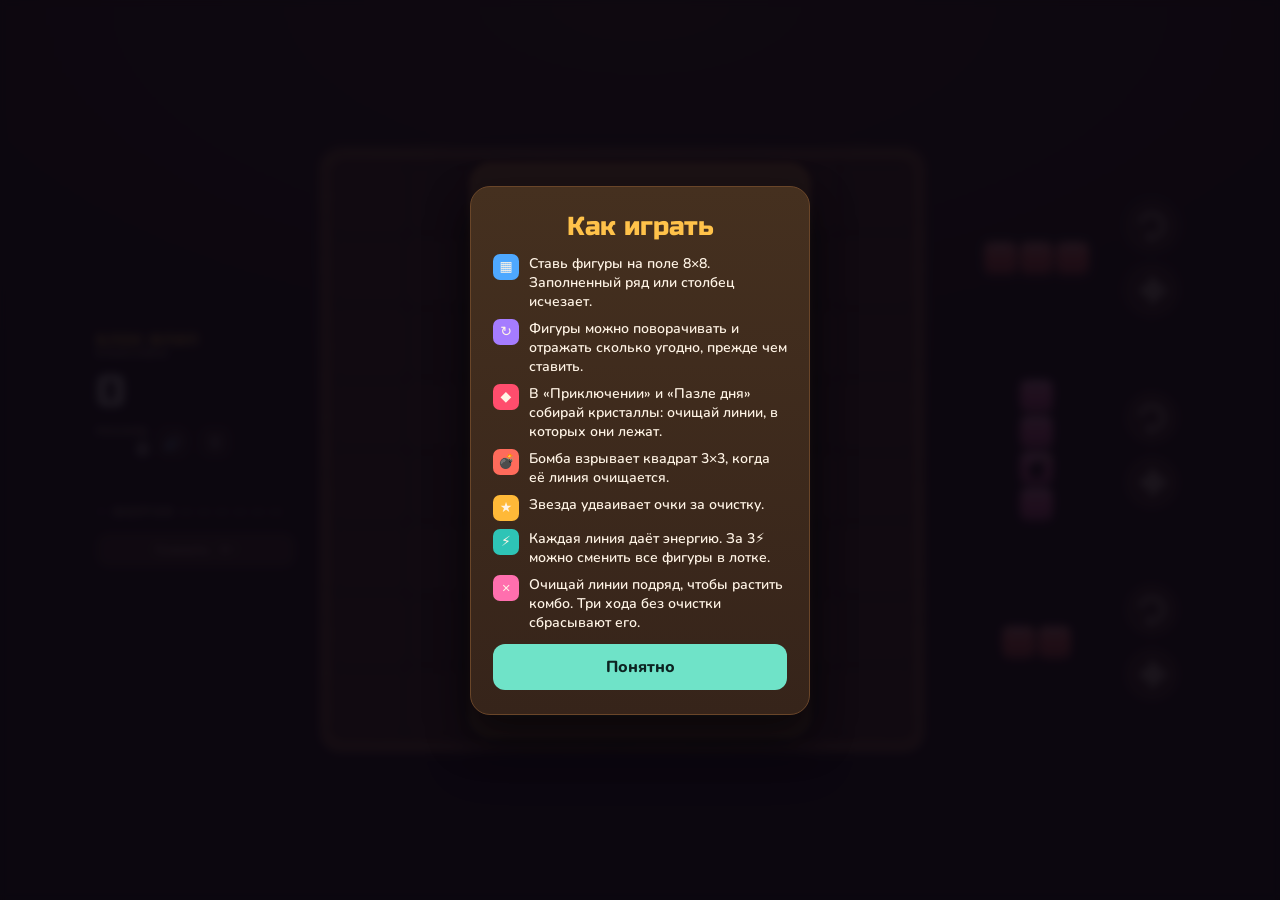
==== commit 523fbb45: "Блок Флип: выбор фона и фигурок В меню игры появился раздел «Оформление»: 5 фонов (Дерево, Ночь, Мят" ====
--- a/games-local/BlockFlip/index.html
+++ b/games-local/BlockFlip/index.html
@@ -14,13 +14,34 @@
 :root{
   --bg:#22160e; --panel:#3a2618; --cell:#4d3321; --line:#6a4629;
   --fg:#fff4e6; --muted:#d0b08e; --accent:#ffc24a; --energy:#6fe3c8;
+  --page:radial-gradient(120% 80% at 50% 0%,#46301d 0%,#22160e 62%);
+  --card1:#45301f; --card2:#36241a; --mode:#5a3b24; --mode-line:#7a5232; --mode-shadow:#2a1a0f; --logo-shadow:#7a4a1c;
   --display:"Russo One","Arial Black",system-ui,sans-serif;
   --body:"Nunito",system-ui,-apple-system,"Segoe UI",sans-serif;
   color-scheme:dark;
 }
 html,body{height:100%}
+/* Backgrounds the player can pick in «Оформление» */
+:root[data-bg="night"]{--bg:#0b0f24;--panel:#1b2147;--cell:#262e5c;--line:#323c78;--fg:#eef0ff;--muted:#a3acdc;--accent:#ffd166;
+  --page:radial-gradient(1.5px 1.5px at 12% 18%,#fff9 50%,transparent 51%),radial-gradient(1px 1px at 72% 9%,#fff8 50%,transparent 51%),radial-gradient(1.5px 1.5px at 86% 42%,#fff7 50%,transparent 51%),radial-gradient(1px 1px at 30% 64%,#fff6 50%,transparent 51%),radial-gradient(1px 1px at 58% 84%,#fff6 50%,transparent 51%),radial-gradient(1.5px 1.5px at 8% 90%,#fff7 50%,transparent 51%),radial-gradient(120% 80% at 50% 0%,#232b66 0%,#0b0f24 65%);
+  --card1:#20275a;--card2:#161c42;--mode:#262f66;--mode-line:#3a4590;--mode-shadow:#0a0d22;--logo-shadow:#3a2a7a}
+:root[data-bg="mint"]{--bg:#cdeee0;--panel:#ffffffd9;--cell:#b9dfcf;--line:#8fcfb5;--fg:#123a2f;--muted:#4b7a6b;--accent:#e0663a;--energy:#1fa37f;
+  --page:radial-gradient(120% 80% at 50% 0%,#effaf5 0%,#bfe6d5 70%);
+  --card1:#f5fcf9;--card2:#dcf2e8;--mode:#ffffff;--mode-line:#a6dcc6;--mode-shadow:#8fc7b0;--logo-shadow:#f2b49c}
+:root[data-bg="sunset"]{--bg:#3d1733;--panel:#4a1d3e;--cell:#5e2a50;--line:#7a3a66;--fg:#fff1ea;--muted:#f3c2b8;--accent:#ffd36b;
+  --page:linear-gradient(180deg,#ff9e6b 0%,#d9566e 38%,#6a2463 72%,#3d1733 100%);
+  --card1:#5a2350;--card2:#43183c;--mode:#6a2a5c;--mode-line:#8f4479;--mode-shadow:#2a0f25;--logo-shadow:#a3365e}
+:root[data-bg="ice"]{--bg:#a9cdef;--panel:#ffffffcc;--cell:#c4ddf3;--line:#8cb8e2;--fg:#0f2f4f;--muted:#476b8f;--accent:#2f7bd8;--energy:#1fa3c8;
+  --page:radial-gradient(120% 80% at 50% 0%,#f2f9ff 0%,#b8d8f5 70%);
+  --card1:#f7fbff;--card2:#deecfa;--mode:#ffffff;--mode-line:#a9cbeb;--mode-shadow:#8db3d8;--logo-shadow:#9cc6ef}
+.swatches{display:grid;grid-template-columns:repeat(auto-fill,minmax(84px,1fr));gap:10px}
+.sw{display:flex;flex-direction:column;align-items:center;gap:6px;padding:8px 4px;border-radius:14px;border:2px solid transparent;background:var(--mode);color:var(--fg);font:800 12px var(--body);cursor:pointer;box-shadow:0 2px 0 var(--mode-shadow)}
+.sw canvas{width:64px;height:64px;border-radius:10px;touch-action:auto}
+.sw[aria-pressed="true"]{border-color:var(--accent)}
+.card h3{margin:4px 0 0;text-align:left;font-size:13px;letter-spacing:.08em;text-transform:uppercase;color:var(--muted)}
+.card.wide{max-width:420px}
 [hidden]{display:none!important}
-body{background:radial-gradient(120% 80% at 50% 0%,#46301d 0%,var(--bg) 62%);background-color:var(--bg);color:var(--fg);font-family:var(--body);
+body{background:var(--page);background-color:var(--bg);color:var(--fg);font-family:var(--body);
   -webkit-user-select:none;user-select:none;-webkit-touch-callout:none;-webkit-tap-highlight-color:transparent;overflow:hidden}
 .app{height:100%;display:flex;flex-direction:column;align-items:center;gap:8px;padding-inline:16px;padding-block:10px;box-sizing:border-box}
 .top{width:100%;max-width:460px;box-sizing:border-box;display:grid;grid-template-columns:1fr auto 1fr;align-items:end;gap:8px}
@@ -65,16 +86,16 @@
 .combo{font-family:var(--display);font-size:13px;color:var(--accent);flex:1;min-width:0;white-space:nowrap}
 .help{font-size:12px;color:var(--muted);text-align:center;line-height:1.5;max-width:460px}
 .help b{color:var(--fg)}
-.overlay{position:fixed;inset:0;display:grid;place-items:center;background:#120b06cc;backdrop-filter:blur(3px);padding:16px;z-index:5;overflow:auto}
+.overlay{position:fixed;inset:0;display:grid;place-items:center;background:#0a0710b3;backdrop-filter:blur(3px);padding:16px;z-index:5;overflow:auto}
 #rulesOv{z-index:6}
-.card{background:linear-gradient(#45301f,#36241a);border:1px solid var(--line);border-radius:20px;padding:24px 22px;text-align:center;max-width:340px;width:100%;display:flex;flex-direction:column;gap:12px;box-sizing:border-box;box-shadow:0 20px 40px #0008}
+.card{background:linear-gradient(var(--card1),var(--card2));border:1px solid var(--line);border-radius:20px;padding:24px 22px;text-align:center;max-width:340px;width:100%;display:flex;flex-direction:column;gap:12px;box-sizing:border-box;box-shadow:0 20px 40px #0008}
 .card h2{font-family:var(--display);font-weight:400;margin:0;font-size:26px;color:var(--accent);text-wrap:balance}
 .card p{margin:0;color:var(--muted);line-height:1.5}
 .card .big{font-family:var(--display);font-size:44px;color:var(--fg)}
 .card .btn{font-size:16px;padding:12px}
-.logo{font-family:var(--display);font-size:34px;line-height:1;color:var(--accent);text-shadow:0 3px 0 #7a4a1c}
-.mode{display:grid;grid-template-columns:40px 1fr;align-items:center;gap:12px;text-align:left;background:#5a3b24;border:1px solid #7a5232;border-radius:14px;padding:12px;cursor:pointer;color:var(--fg);font-family:var(--body);box-shadow:0 3px 0 #2a1a0f}
-.mode:active{transform:translateY(2px);box-shadow:0 1px 0 #2a1a0f}
+.logo{font-family:var(--display);font-size:34px;line-height:1;color:var(--accent);text-shadow:0 3px 0 var(--logo-shadow)}
+.mode{display:grid;grid-template-columns:40px 1fr;align-items:center;gap:12px;text-align:left;background:var(--mode);border:1px solid var(--mode-line);border-radius:14px;padding:12px;cursor:pointer;color:var(--fg);font-family:var(--body);box-shadow:0 3px 0 var(--mode-shadow)}
+.mode:active{transform:translateY(2px);box-shadow:0 1px 0 var(--mode-shadow)}
 .mode b{display:block;font-family:var(--display);font-weight:400;font-size:17px}
 .mode span{font-size:13px;color:var(--muted);font-weight:800}
 .mode i{font-style:normal;width:40px;height:40px;border-radius:10px;display:grid;place-items:center;font-size:20px}
@@ -109,12 +130,24 @@
 <div class="overlay" id="menuOv" hidden>
   <div class="card">
     <div class="logo">БЛОК ФЛИП</div>
-    <p>Деревянные блоки, поле 8×8 и фигуры, которые можно вертеть.</p>
+    <p>Поле 8×8 и фигуры, которые можно вертеть и отражать.</p>
     <button class="mode" id="mClassic"><i style="background:#4ea8ff">▦</i><div><b>Классика</b><span id="mClassicSub">Рекорд 0</span></div></button>
     <button class="mode" id="mAdv"><i style="background:#ff4d6d">◆</i><div><b>Приключение</b><span id="mAdvSub">Уровень 1</span></div></button>
     <button class="mode" id="mDaily"><i style="background:#ffc24a">☀</i><div><b>Пазл дня</b><span id="mDailySub">Новый каждый день</span></div></button>
+    <button class="mode" id="mStyle"><i style="background:linear-gradient(135deg,#ff6fae,#4ea8ff)">🎨</i><div><b>Оформление</b><span id="mStyleSub">Фон и фигурки</span></div></button>
     <div class="row"><button class="btn ghost" id="mRules">Как играть</button><button class="btn ghost" id="mVibe">Вибрация: вкл</button></div>
     <button class="btn" id="mResume">Продолжить</button>
+  </div>
+</div>
+
+<div class="overlay" id="styleOv" hidden>
+  <div class="card wide">
+    <h2>Оформление</h2>
+    <h3>Фон</h3>
+    <div class="swatches" id="bgList"></div>
+    <h3>Фигурки</h3>
+    <div class="swatches" id="skinList"></div>
+    <button class="btn" id="styleOk">Готово</button>
   </div>
 </div>
 
@@ -250,8 +283,23 @@
   S.tray=tray;
 }
 
+// ---- looks: board backgrounds and block skins
+const BGS={
+  wood:{name:'Дерево',frame:null,frameShadow:'#3a2414',rim:'rgba(255,220,170,.25)',well:'#4a2f1c',cells:['#613f26','#5b3b23'],btn:['#4a3020','#7a5232','#f0dcc2'],btnHot:'#6a4628'},
+  night:{name:'Ночь',frame:['#38418a','#252c66'],frameShadow:'#0a0d24',rim:'rgba(180,190,255,.3)',well:'#121736',cells:['#1d2452','#1a204a'],btn:['#1f2654','#3a4590','#dfe3ff'],btnHot:'#2e3678'},
+  mint:{name:'Мята',frame:['#8fd6b9','#62b796'],frameShadow:'#4c9a7c',rim:'rgba(255,255,255,.6)',well:'#4fa283',cells:['#e8f7f0','#dcf1e7'],btn:['#ffffff','#8fcfb5','#2a6b57'],btnHot:'#fff3e8'},
+  sunset:{name:'Закат',frame:['#7a2f66','#521f47'],frameShadow:'#2a0f25',rim:'rgba(255,200,180,.3)',well:'#2f1028',cells:['#46193c','#401737'],btn:['#4a1d3e','#8f4479','#ffe3d6'],btnHot:'#6a2a5c'},
+  ice:{name:'Лёд',frame:['#9fc9ef','#6fa3d6'],frameShadow:'#4f82b5',rim:'rgba(255,255,255,.7)',well:'#5a8fc2',cells:['#eef6ff','#e3effc'],btn:['#ffffff','#9cc3e8','#2a5f94'],btnHot:'#fff4dc'},
+};
+const SKINS={gloss:'Глянец',wood:'Дерево',neon:'Неон',pixel:'Пиксели',candy:'Конфеты'};
+let bgId=store.get('bg','wood'),skin=store.get('skin','gloss');
+if(!BGS[bgId])bgId='wood';if(!SKINS[skin])skin='gloss';
+const theme=()=>BGS[bgId];
+function applyBg(){document.documentElement.setAttribute('data-bg',bgId)}
+applyBg();
+
 // ---- DOM
-const cv=document.getElementById('cv'),ctx=cv.getContext('2d');
+const cv=document.getElementById('cv'),mainCtx=cv.getContext('2d');let ctx=mainCtx;
 const $=id=>document.getElementById(id);
 const scoreEl=$('score'),bestEl=$('best'),comboEl=$('combo'),pipsEl=$('pips'),shuffleBtn=$('shuffle'),goalsEl=$('goals');
 for(let i=0;i<6;i++){const d=document.createElement('div');d.className='pip';pipsEl.appendChild(d)}
@@ -326,18 +374,43 @@
   ctx.fillStyle=`rgba(255,255,255,${.25+.6*tw})`;ctx.beginPath();ctx.arc(x-R*.35,y-R*.32,R*.08+R*.06*tw,0,7);ctx.fill();
 }
 
-function drawTile(x,y,s,color,t,now){
-  const g=Math.max(1,s*.05),r=s*.18;
-  const grd=ctx.createLinearGradient(0,y,0,y+s);
-  grd.addColorStop(0,shade(color,.35));grd.addColorStop(.5,color);grd.addColorStop(1,shade(color,-.22));
-  ctx.fillStyle=shade(color,-.5);rr(x+g,y+g+s*.05,s-2*g,s-2*g,r);ctx.fill();
-  ctx.fillStyle=grd;rr(x+g,y+g,s-2*g,s-2*g-s*.05,r);ctx.fill();
-  if(color===WOOD&&woodPat){ctx.save();ctx.globalAlpha*=.45;ctx.fillStyle=woodPat;rr(x+g,y+g,s-2*g,s-2*g-s*.05,r);ctx.fill();ctx.restore()}
-  ctx.fillStyle='rgba(255,255,255,.3)';rr(x+s*.2,y+s*.13,s*.6,s*.11,s*.055);ctx.fill();
+function mix(a,b,k){const A=hexRgb(a),Bc=hexRgb(b);return'#'+A.map((v,i)=>Math.round(v+(Bc[i]-v)*k).toString(16).padStart(2,'0')).join('')}
+function drawTile(x,y,s,color,t,now,sk){
+  sk=sk||skin;
+  const g=Math.max(1,s*.05),r=s*.18,wood=color===WOOD;
+  let ink='#1a120c';
+  if(wood||sk==='gloss'||sk==='wood'){
+    const base=sk==='wood'&&!wood?mix(color,'#b5834f',.28):color;
+    const grd=ctx.createLinearGradient(0,y,0,y+s);
+    grd.addColorStop(0,shade(base,.35));grd.addColorStop(.5,base);grd.addColorStop(1,shade(base,-.22));
+    ctx.fillStyle=shade(base,-.5);rr(x+g,y+g+s*.05,s-2*g,s-2*g,r);ctx.fill();
+    ctx.fillStyle=grd;rr(x+g,y+g,s-2*g,s-2*g-s*.05,r);ctx.fill();
+    if((wood||sk==='wood')&&woodPat){ctx.save();ctx.globalAlpha*=wood?.45:.5;ctx.fillStyle=woodPat;rr(x+g,y+g,s-2*g,s-2*g-s*.05,r);ctx.fill();ctx.restore()}
+    ctx.fillStyle=sk==='wood'&&!wood?'rgba(255,240,210,.22)':'rgba(255,255,255,.3)';rr(x+s*.2,y+s*.13,s*.6,s*.11,s*.055);ctx.fill();
+  }else if(sk==='neon'){
+    ctx.fillStyle='#0d0f22';rr(x+g,y+g,s-2*g,s-2*g,r);ctx.fill();
+    ctx.fillStyle=color+'33';rr(x+g*2,y+g*2,s-4*g,s-4*g,r*.8);ctx.fill();
+    ctx.strokeStyle=color+'55';ctx.lineWidth=Math.max(3,s*.14);rr(x+s*.14,y+s*.14,s*.72,s*.72,r*.7);ctx.stroke();
+    ctx.strokeStyle=shade(color,.45);ctx.lineWidth=Math.max(1.5,s*.05);ctx.stroke();
+    ink=color;
+  }else if(sk==='pixel'){
+    const e=Math.max(2,Math.round(s*.12)),q=Math.max(1,Math.round(s*.03));
+    ctx.fillStyle=shade(color,-.45);ctx.fillRect(x+q,y+q,s-2*q,s-2*q);
+    ctx.fillStyle=color;ctx.fillRect(x+q,y+q,s-2*q-e,s-2*q-e);
+    ctx.fillStyle=shade(color,.45);ctx.fillRect(x+q,y+q,s-2*q-e,e);ctx.fillRect(x+q,y+q,e,s-2*q-e);
+    ctx.fillStyle='rgba(255,255,255,.55)';ctx.fillRect(x+q+e,y+q+e,e,e);
+  }else{ // candy
+    const cx0=x+s/2,cy0=y+s/2,R=s*.44;
+    ctx.fillStyle=shade(color,-.4);ctx.beginPath();ctx.arc(cx0,cy0+s*.04,R,0,7);ctx.fill();
+    const rg=ctx.createRadialGradient(cx0-R*.35,cy0-R*.4,R*.1,cx0,cy0,R);
+    rg.addColorStop(0,shade(color,.6));rg.addColorStop(.55,color);rg.addColorStop(1,shade(color,-.2));
+    ctx.fillStyle=rg;ctx.beginPath();ctx.arc(cx0,cy0,R,0,7);ctx.fill();
+    ctx.fillStyle='rgba(255,255,255,.75)';ctx.beginPath();ctx.ellipse(cx0-R*.38,cy0-R*.42,R*.2,R*.12,-.6,0,7);ctx.fill();
+  }
   const cx=x+s/2,cy=y+s/2+s*.01;
   if(t===1){
-    ctx.fillStyle='#1a120c';ctx.beginPath();ctx.arc(cx,cy+s*.04,s*.22,0,7);ctx.fill();
-    ctx.strokeStyle='#1a120c';ctx.lineWidth=Math.max(1.5,s*.06);ctx.beginPath();ctx.moveTo(cx+s*.1,cy-s*.12);ctx.quadraticCurveTo(cx+s*.2,cy-s*.3,cx+s*.28,cy-s*.26);ctx.stroke();
+    ctx.fillStyle=ink;ctx.beginPath();ctx.arc(cx,cy+s*.04,s*.22,0,7);ctx.fill();
+    ctx.strokeStyle=ink;ctx.lineWidth=Math.max(1.5,s*.06);ctx.beginPath();ctx.moveTo(cx+s*.1,cy-s*.12);ctx.quadraticCurveTo(cx+s*.2,cy-s*.3,cx+s*.28,cy-s*.26);ctx.stroke();
     const fl=.6+.4*Math.sin((now||0)/90);
     ctx.fillStyle=`rgba(255,230,120,${fl})`;ctx.beginPath();ctx.arc(cx+s*.29,cy-s*.27,s*.07,0,7);ctx.fill();
     ctx.fillStyle='rgba(255,255,255,.35)';ctx.beginPath();ctx.arc(cx-s*.07,cy-s*.03,s*.05,0,7);ctx.fill();
@@ -537,6 +610,36 @@
 $('toMenu').onclick=()=>{$('endOv').hidden=true;openMenu()};
 $('menuBtn').onclick=openMenu;
 $('mRules').onclick=()=>{$('rulesOv').hidden=false};
+$('mStyle').onclick=()=>{renderStyle();$('styleOv').hidden=false};
+$('styleOk').onclick=()=>{$('styleOv').hidden=true;openMenu()};
+function drawPreview(cvs,fn){
+  const d=Math.min(window.devicePixelRatio||1,3);cvs.width=cvs.height=64*d;
+  const c2=cvs.getContext('2d');c2.setTransform(d,0,0,d,0,0);
+  const keep=ctx;ctx=c2;try{fn()}finally{ctx=keep}
+}
+function renderStyle(){
+  const bl=$('bgList'),sl=$('skinList');bl.innerHTML='';sl.innerHTML='';
+  for(const id in BGS){
+    const b=document.createElement('button');b.className='sw';b.type='button';b.setAttribute('aria-pressed',id===bgId);
+    const c=document.createElement('canvas');b.appendChild(c);b.appendChild(document.createTextNode(BGS[id].name));
+    drawPreview(c,()=>{const th=BGS[id];
+      if(th.frame){const fg=ctx.createLinearGradient(0,0,0,64);fg.addColorStop(0,th.frame[0]);fg.addColorStop(1,th.frame[1]);ctx.fillStyle=fg}else ctx.fillStyle=woodPat||'#8a5a33';
+      ctx.fillRect(0,0,64,64);ctx.fillStyle=th.well;ctx.fillRect(5,5,54,54);
+      for(let r=0;r<3;r++)for(let k=0;k<3;k++){ctx.fillStyle=th.cells[(r+k)%2];rr(7+k*17,7+r*17,16,16,3);ctx.fill()}
+      drawTile(24,24,17,'#4ea8ff',0,0,skin);drawTile(41,41,17,'#ff6b5b',0,0,skin);});
+    b.onclick=()=>{bgId=id;store.set('bg',id);applyBg();renderStyle();sfx(620,.05,'triangle');buzz(10)};
+    bl.appendChild(b);
+  }
+  for(const id in SKINS){
+    const b=document.createElement('button');b.className='sw';b.type='button';b.setAttribute('aria-pressed',id===skin);
+    const c=document.createElement('canvas');b.appendChild(c);b.appendChild(document.createTextNode(SKINS[id]));
+    drawPreview(c,()=>{ctx.fillStyle=theme().well;ctx.fillRect(0,0,64,64);
+      [['#ff6b5b',0,0],['#ffb938',1,0],['#4ea8ff',0,1],['#8bd448',1,1]].forEach(([col,cx,cy],i)=>drawTile(4+cx*28,4+cy*28,28,col,i===3?2:0,0,id));});
+    b.onclick=()=>{skin=id;store.set('skin',id);renderStyle();sfx(700,.05,'triangle');buzz(10)};
+    sl.appendChild(b);
+  }
+  $('mStyleSub').textContent=BGS[bgId].name+' · '+SKINS[skin];
+}
 $('rulesOk').onclick=()=>{$('rulesOv').hidden=true;store.set('seen','1')};
 $('mResume').onclick=()=>{$('menuOv').hidden=true};
 const vibeLbl=()=>{$('mVibe').textContent='Вибрация: '+(vibeOn?'вкл':'выкл')};vibeLbl();
@@ -544,6 +647,7 @@
 // Android back button: the app calls this and closes itself when it returns false
 window.blockflipBack=function(){
   if(!$('rulesOv').hidden){$('rulesOv').hidden=true;store.set('seen','1');return true}
+  if(!$('styleOv').hidden){$('styleOv').hidden=true;openMenu();return true}
   if(!$('endOv').hidden){$('endOv').hidden=true;openMenu();return true}
   if(!$('menuOv').hidden)return false;
   openMenu();return true;
@@ -554,6 +658,7 @@
 $('mAdv').onclick=()=>startMode('adv',advLevel);
 $('mDaily').onclick=()=>startMode('daily');
 function openMenu(){
+  $('mStyleSub').textContent=BGS[bgId].name+' · '+SKINS[skin];
   $('mClassicSub').textContent='Рекорд '+best;
   $('mAdvSub').textContent='Уровень '+advLevel+' · собирай кристаллы';
   $('mDailySub').textContent=+store.get('daily',0)===today?'Сегодня решён ✓':'Новый каждый день';
@@ -598,9 +703,9 @@
 function drawBtn(x,y,r,glyph,hot,now){
   ctx.save();
   if(hot){const k=.5+.5*Math.sin(now/180);ctx.shadowColor='#ffc24a';ctx.shadowBlur=8+8*k}
-  ctx.fillStyle=hot?'#6a4628':'#4a3020';ctx.beginPath();ctx.arc(x,y,r,0,7);ctx.fill();
-  ctx.shadowBlur=0;ctx.strokeStyle=hot?'#ffc24a':'#7a5232';ctx.lineWidth=1.5;ctx.stroke();
-  ctx.strokeStyle=hot?'#ffc24a':'#f0dcc2';ctx.fillStyle=ctx.strokeStyle;ctx.lineWidth=Math.max(1.5,r*.14);ctx.lineCap='round';
+  const tb=theme().btn;ctx.fillStyle=hot?theme().btnHot:tb[0];ctx.beginPath();ctx.arc(x,y,r,0,7);ctx.fill();
+  ctx.shadowBlur=0;ctx.strokeStyle=hot?'#ffc24a':tb[1];ctx.lineWidth=1.5;ctx.stroke();
+  ctx.strokeStyle=hot?'#e0952a':tb[2];ctx.fillStyle=ctx.strokeStyle;ctx.lineWidth=Math.max(1.5,r*.14);ctx.lineCap='round';
   if(glyph==='rot'){ctx.beginPath();ctx.arc(x,y,r*.45,-Math.PI*.9,Math.PI*.5);ctx.stroke();
     const ax=x,ay=y+r*.45;
     ctx.beginPath();ctx.moveTo(ax-r*.05,ay-r*.22);ctx.lineTo(ax-r*.25,ay+r*.02);ctx.lineTo(ax+r*.02,ay+r*.18);ctx.closePath();ctx.fill();}
@@ -615,15 +720,17 @@
   ctx.save();
   if(shake>0.2){ctx.translate((Math.random()-.5)*shake,(Math.random()-.5)*shake);shake*=.86}else shake=0;
   // wooden board frame
-  ctx.fillStyle='#3a2414';rr(0,3,BW,BW,cell*.3);ctx.fill();
-  ctx.fillStyle=woodPat||'#8a5a33';rr(0,0,BW,BW,cell*.3);ctx.fill();
-  ctx.strokeStyle='rgba(255,220,170,.25)';ctx.lineWidth=1.5;rr(.75,.75,BW-1.5,BW-1.5,cell*.3);ctx.stroke();
-  ctx.fillStyle='#4a2f1c';rr(ox-2,oy-2,B+4,B+4,cell*.16);ctx.fill();
+  const th=theme();
+  ctx.fillStyle=th.frameShadow;rr(0,3,BW,BW,cell*.3);ctx.fill();
+  if(th.frame){const fg=ctx.createLinearGradient(0,0,0,BW);fg.addColorStop(0,th.frame[0]);fg.addColorStop(1,th.frame[1]);ctx.fillStyle=fg}else ctx.fillStyle=woodPat||'#8a5a33';
+  rr(0,0,BW,BW,cell*.3);ctx.fill();
+  ctx.strokeStyle=th.rim;ctx.lineWidth=1.5;rr(.75,.75,BW-1.5,BW-1.5,cell*.3);ctx.stroke();
+  ctx.fillStyle=th.well;rr(ox-2,oy-2,B+4,B+4,cell*.16);ctx.fill();
   const hl=new Set();let hlColor=null;
   if(preview&&preview.ok&&preview.lines){hlColor=S.tray[drag?drag.i:0]?.color;preview.lines.rows.forEach(r=>{for(let c=0;c<N;c++)hl.add(r+','+c)});preview.lines.cols.forEach(c=>{for(let r=0;r<N;r++)hl.add(r+','+c)})}
   for(let r=0;r<N;r++)for(let c=0;c<N;c++){
     const x=ox+c*cell,y=oy+r*cell,v=S.grid[r][c];
-    if(!v){ctx.fillStyle=(r+c)%2?'#5b3b23':'#613f26';rr(x+1.5,y+1.5,cell-3,cell-3,cell*.12);ctx.fill();
+    if(!v){ctx.fillStyle=th.cells[(r+c)%2];rr(x+1.5,y+1.5,cell-3,cell-3,cell*.12);ctx.fill();
       ctx.fillStyle='rgba(0,0,0,.18)';ctx.fillRect(x+cell*.15,y+1.5,cell*.7,2);continue}
     const k=r+','+c;
     drawCell(x,y,hl.has(k)&&hlColor?hlColor:v.color,v.t,k,now);
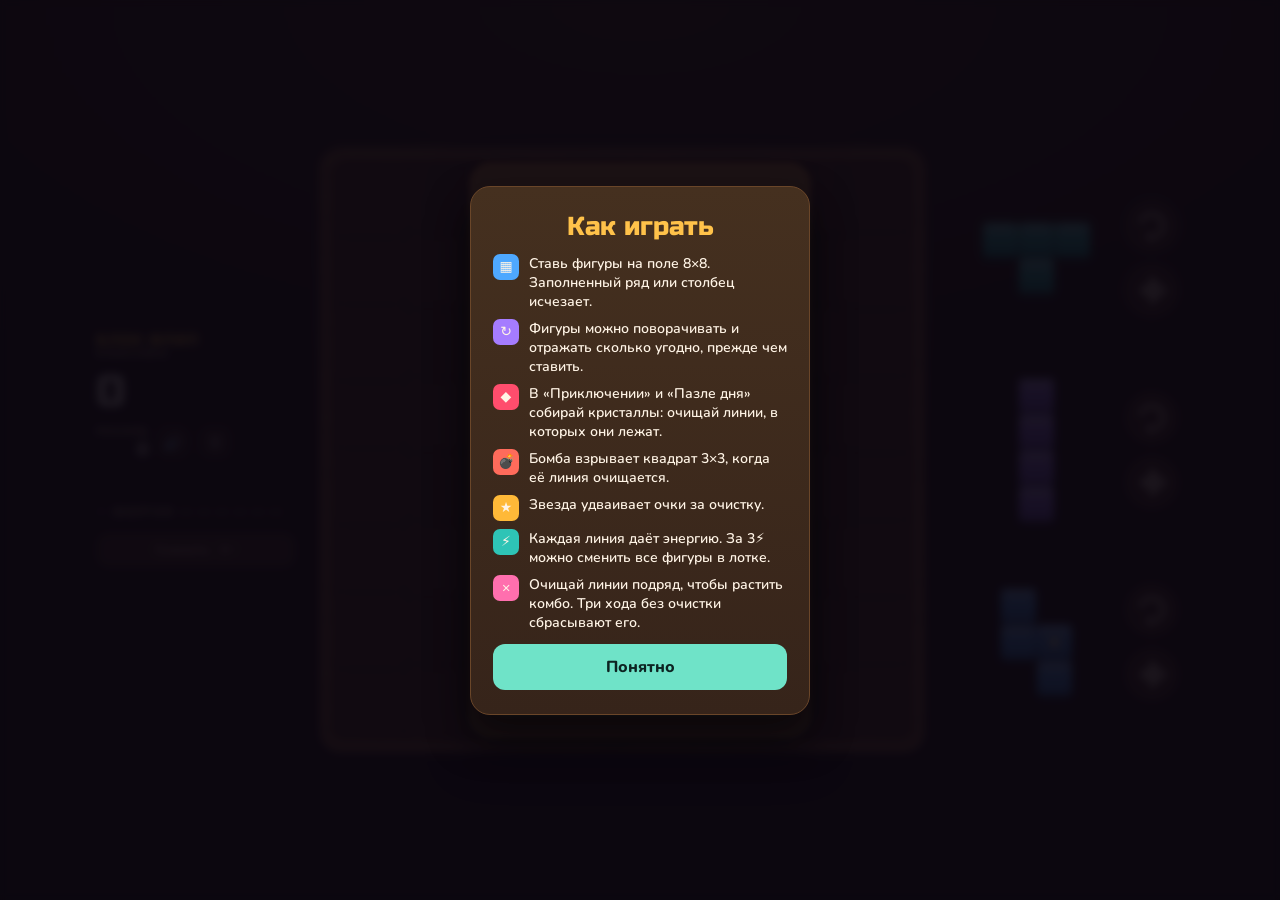
==== commit 6194ab91: "Блок Флип: плотнее квадратики, меньше зазоров между клетками Co-Authored-By: Claude Opus 5.5 (1M con" ====
--- a/games-local/BlockFlip/index.html
+++ b/games-local/BlockFlip/index.html
@@ -377,7 +377,7 @@
 function mix(a,b,k){const A=hexRgb(a),Bc=hexRgb(b);return'#'+A.map((v,i)=>Math.round(v+(Bc[i]-v)*k).toString(16).padStart(2,'0')).join('')}
 function drawTile(x,y,s,color,t,now,sk){
   sk=sk||skin;
-  const g=Math.max(1,s*.05),r=s*.18,wood=color===WOOD;
+  const g=Math.max(.5,s*.012),r=s*.11,wood=color===WOOD;
   let ink='#1a120c';
   if(wood||sk==='gloss'||sk==='wood'){
     const base=sk==='wood'&&!wood?mix(color,'#b5834f',.28):color;
@@ -390,17 +390,17 @@
   }else if(sk==='neon'){
     ctx.fillStyle='#0d0f22';rr(x+g,y+g,s-2*g,s-2*g,r);ctx.fill();
     ctx.fillStyle=color+'33';rr(x+g*2,y+g*2,s-4*g,s-4*g,r*.8);ctx.fill();
-    ctx.strokeStyle=color+'55';ctx.lineWidth=Math.max(3,s*.14);rr(x+s*.14,y+s*.14,s*.72,s*.72,r*.7);ctx.stroke();
+    ctx.strokeStyle=color+'55';ctx.lineWidth=Math.max(3,s*.14);rr(x+s*.1,y+s*.1,s*.8,s*.8,r*.7);ctx.stroke();
     ctx.strokeStyle=shade(color,.45);ctx.lineWidth=Math.max(1.5,s*.05);ctx.stroke();
     ink=color;
   }else if(sk==='pixel'){
-    const e=Math.max(2,Math.round(s*.12)),q=Math.max(1,Math.round(s*.03));
+    const e=Math.max(2,Math.round(s*.12)),q=Math.round(s*.01);
     ctx.fillStyle=shade(color,-.45);ctx.fillRect(x+q,y+q,s-2*q,s-2*q);
     ctx.fillStyle=color;ctx.fillRect(x+q,y+q,s-2*q-e,s-2*q-e);
     ctx.fillStyle=shade(color,.45);ctx.fillRect(x+q,y+q,s-2*q-e,e);ctx.fillRect(x+q,y+q,e,s-2*q-e);
     ctx.fillStyle='rgba(255,255,255,.55)';ctx.fillRect(x+q+e,y+q+e,e,e);
   }else{ // candy
-    const cx0=x+s/2,cy0=y+s/2,R=s*.44;
+    const cx0=x+s/2,cy0=y+s/2,R=s*.485;
     ctx.fillStyle=shade(color,-.4);ctx.beginPath();ctx.arc(cx0,cy0+s*.04,R,0,7);ctx.fill();
     const rg=ctx.createRadialGradient(cx0-R*.35,cy0-R*.4,R*.1,cx0,cy0,R);
     rg.addColorStop(0,shade(color,.6));rg.addColorStop(.55,color);rg.addColorStop(1,shade(color,-.2));
@@ -730,8 +730,8 @@
   if(preview&&preview.ok&&preview.lines){hlColor=S.tray[drag?drag.i:0]?.color;preview.lines.rows.forEach(r=>{for(let c=0;c<N;c++)hl.add(r+','+c)});preview.lines.cols.forEach(c=>{for(let r=0;r<N;r++)hl.add(r+','+c)})}
   for(let r=0;r<N;r++)for(let c=0;c<N;c++){
     const x=ox+c*cell,y=oy+r*cell,v=S.grid[r][c];
-    if(!v){ctx.fillStyle=th.cells[(r+c)%2];rr(x+1.5,y+1.5,cell-3,cell-3,cell*.12);ctx.fill();
-      ctx.fillStyle='rgba(0,0,0,.18)';ctx.fillRect(x+cell*.15,y+1.5,cell*.7,2);continue}
+    if(!v){ctx.fillStyle=th.cells[(r+c)%2];rr(x+.75,y+.75,cell-1.5,cell-1.5,cell*.08);ctx.fill();
+      ctx.fillStyle='rgba(0,0,0,.18)';ctx.fillRect(x+cell*.15,y+.75,cell*.7,2);continue}
     const k=r+','+c;
     drawCell(x,y,hl.has(k)&&hlColor?hlColor:v.color,v.t,k,now);
   }
@@ -739,7 +739,7 @@
   if(preview&&drag){
     const p=S.tray[drag.i];
     if(preview.ok){
-      hl.forEach(k=>{const[r,c]=k.split(',').map(Number);if(!S.grid[r][c]){ctx.fillStyle=hlColor+'66';rr(ox+c*cell+1.5,oy+r*cell+1.5,cell-3,cell-3,cell*.12);ctx.fill()}});
+      hl.forEach(k=>{const[r,c]=k.split(',').map(Number);if(!S.grid[r][c]){ctx.fillStyle=hlColor+'66';rr(ox+c*cell+.75,oy+r*cell+.75,cell-1.5,cell-1.5,cell*.08);ctx.fill()}});
       ctx.globalAlpha=.45;p.cells.forEach(c=>drawTile(ox+(preview.c+c.c)*cell,oy+(preview.r+c.r)*cell,cell,p.color,c.t,now));ctx.globalAlpha=1;
     }
   }
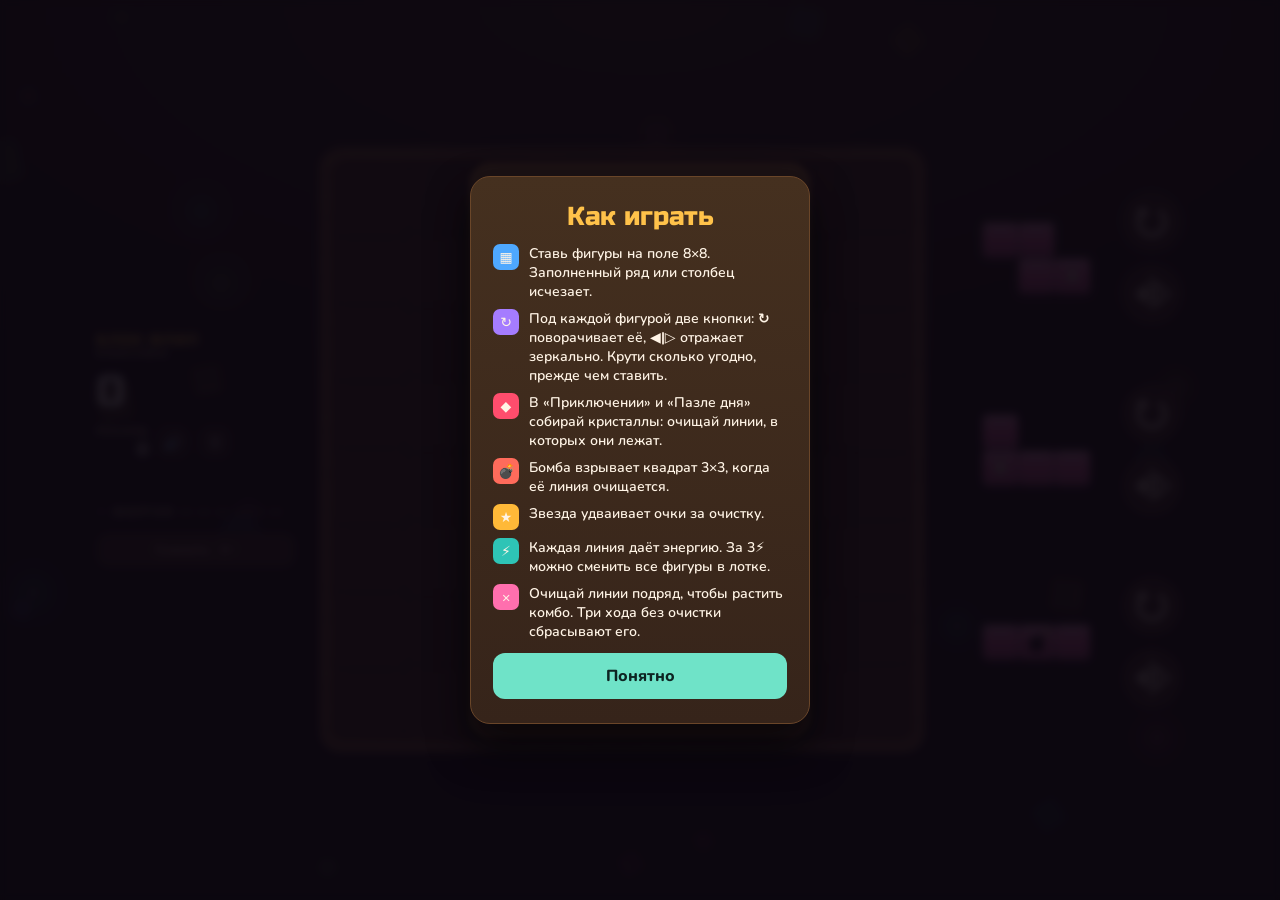
==== commit 1b98275b: "Блок Флип: яркие эффекты, живой фон и понятные значки поворота/отражения Co-Authored-By: Claude Opus" ====
--- a/games-local/BlockFlip/index.html
+++ b/games-local/BlockFlip/index.html
@@ -41,6 +41,8 @@
 .card h3{margin:4px 0 0;text-align:left;font-size:13px;letter-spacing:.08em;text-transform:uppercase;color:var(--muted)}
 .card.wide{max-width:420px}
 [hidden]{display:none!important}
+#bgfx{position:fixed;inset:0;width:100vw;height:100vh;max-width:none;z-index:0;pointer-events:none}
+.app{position:relative;z-index:1}
 body{background:var(--page);background-color:var(--bg);color:var(--fg);font-family:var(--body);
   -webkit-user-select:none;user-select:none;-webkit-touch-callout:none;-webkit-tap-highlight-color:transparent;overflow:hidden}
 .app{height:100%;display:flex;flex-direction:column;align-items:center;gap:8px;padding-inline:16px;padding-block:10px;box-sizing:border-box}
@@ -83,7 +85,8 @@
 .btn{font-family:var(--body);font-weight:800;font-size:13px;white-space:nowrap;padding:9px 12px;border-radius:12px;border:0;cursor:pointer;background:var(--energy);color:#0d2422}
 .btn:disabled{background:var(--cell);color:var(--muted);cursor:default}
 .btn.ghost{background:transparent;color:var(--muted);border:1px solid var(--line)}
-.combo{font-family:var(--display);font-size:13px;color:var(--accent);flex:1;min-width:0;white-space:nowrap}
+.combo{font-family:var(--display);font-size:13px;color:var(--accent);flex:1;min-width:0;white-space:nowrap;overflow:hidden;text-overflow:ellipsis}
+.bar.hascombo .elbl{display:none}
 .help{font-size:12px;color:var(--muted);text-align:center;line-height:1.5;max-width:460px}
 .help b{color:var(--fg)}
 .overlay{position:fixed;inset:0;display:grid;place-items:center;background:#0a0710b3;backdrop-filter:blur(3px);padding:16px;z-index:5;overflow:auto}
@@ -105,6 +108,7 @@
 .row{display:flex;gap:8px}.row .btn{flex:1}
 </style>
 
+<canvas id="bgfx" aria-hidden="true"></canvas>
 <div class="app" id="app">
   <div class="hud" id="hud">
   <div class="top" id="top">
@@ -124,7 +128,7 @@
     <div class="energy"><span aria-hidden="true">⚡</span><span class="elbl">Энергия</span><div class="pips" id="pips"></div></div>
     <button class="btn" id="shuffle" disabled>Сменить · 3⚡</button>
   </div>
-  <div class="help" id="help"><b>Тап</b> по фигуре — повернуть, <b>⇋</b> — отразить, тащи на поле.<span class="pc"> Во время перетаскивания: <b>R</b> поворот, <b>F</b> отражение.</span></div>
+  <div class="help" id="help"><b>Тап</b> по фигуре или <b>↻</b> — повернуть, <b>◀|▷</b> — отразить, тащи на поле.<span class="pc"> Во время перетаскивания: <b>R</b> поворот, <b>F</b> отражение.</span></div>
 </div>
 
 <div class="overlay" id="menuOv" hidden>
@@ -156,7 +160,7 @@
     <h2>Как играть</h2>
     <div class="rules">
       <div><i style="background:#4ea8ff">▦</i><span>Ставь фигуры на поле 8×8. Заполненный ряд или столбец исчезает.</span></div>
-      <div><i style="background:#a57cff">↻</i><span>Фигуры можно поворачивать и отражать сколько угодно, прежде чем ставить.</span></div>
+      <div><i style="background:#a57cff">↻</i><span>Под каждой фигурой две кнопки: <b>↻</b> поворачивает её, <b>◀|▷</b> отражает зеркально. Крути сколько угодно, прежде чем ставить.</span></div>
       <div><i style="background:#ff4d6d">◆</i><span>В «Приключении» и «Пазле дня» собирай кристаллы: очищай линии, в которых они лежат.</span></div>
       <div><i style="background:#ff6b5b">💣</i><span>Бомба взрывает квадрат 3×3, когда её линия очищается.</span></div>
       <div><i style="background:#ffb938">★</i><span>Звезда удваивает очки за очистку.</span></div>
@@ -285,11 +289,11 @@
 
 // ---- looks: board backgrounds and block skins
 const BGS={
-  wood:{name:'Дерево',frame:null,frameShadow:'#3a2414',rim:'rgba(255,220,170,.25)',well:'#4a2f1c',cells:['#613f26','#5b3b23'],btn:['#4a3020','#7a5232','#f0dcc2'],btnHot:'#6a4628'},
-  night:{name:'Ночь',frame:['#38418a','#252c66'],frameShadow:'#0a0d24',rim:'rgba(180,190,255,.3)',well:'#121736',cells:['#1d2452','#1a204a'],btn:['#1f2654','#3a4590','#dfe3ff'],btnHot:'#2e3678'},
-  mint:{name:'Мята',frame:['#8fd6b9','#62b796'],frameShadow:'#4c9a7c',rim:'rgba(255,255,255,.6)',well:'#4fa283',cells:['#e8f7f0','#dcf1e7'],btn:['#ffffff','#8fcfb5','#2a6b57'],btnHot:'#fff3e8'},
-  sunset:{name:'Закат',frame:['#7a2f66','#521f47'],frameShadow:'#2a0f25',rim:'rgba(255,200,180,.3)',well:'#2f1028',cells:['#46193c','#401737'],btn:['#4a1d3e','#8f4479','#ffe3d6'],btnHot:'#6a2a5c'},
-  ice:{name:'Лёд',frame:['#9fc9ef','#6fa3d6'],frameShadow:'#4f82b5',rim:'rgba(255,255,255,.7)',well:'#5a8fc2',cells:['#eef6ff','#e3effc'],btn:['#ffffff','#9cc3e8','#2a5f94'],btnHot:'#fff4dc'},
+  wood:{fxA:0.1,dark:true,name:'Дерево',frame:null,frameShadow:'#3a2414',rim:'rgba(255,220,170,.25)',well:'#4a2f1c',cells:['#613f26','#5b3b23'],btn:['#4a3020','#7a5232','#f0dcc2'],btnHot:'#6a4628'},
+  night:{fxA:0.16,dark:true,name:'Ночь',frame:['#38418a','#252c66'],frameShadow:'#0a0d24',rim:'rgba(180,190,255,.3)',well:'#121736',cells:['#1d2452','#1a204a'],btn:['#1f2654','#3a4590','#dfe3ff'],btnHot:'#2e3678'},
+  mint:{fxA:0.22,dark:false,name:'Мята',frame:['#8fd6b9','#62b796'],frameShadow:'#4c9a7c',rim:'rgba(255,255,255,.6)',well:'#4fa283',cells:['#e8f7f0','#dcf1e7'],btn:['#ffffff','#8fcfb5','#2a6b57'],btnHot:'#fff3e8'},
+  sunset:{fxA:0.15,dark:true,name:'Закат',frame:['#7a2f66','#521f47'],frameShadow:'#2a0f25',rim:'rgba(255,200,180,.3)',well:'#2f1028',cells:['#46193c','#401737'],btn:['#4a1d3e','#8f4479','#ffe3d6'],btnHot:'#6a2a5c'},
+  ice:{fxA:0.22,dark:false,name:'Лёд',frame:['#9fc9ef','#6fa3d6'],frameShadow:'#4f82b5',rim:'rgba(255,255,255,.7)',well:'#5a8fc2',cells:['#eef6ff','#e3effc'],btn:['#ffffff','#9cc3e8','#2a5f94'],btnHot:'#fff4dc'},
 };
 const SKINS={gloss:'Глянец',wood:'Дерево',neon:'Неон',pixel:'Пиксели',candy:'Конфеты'};
 let bgId=store.get('bg','wood'),skin=store.get('skin','gloss');
@@ -315,7 +319,7 @@
   bestEl.textContent=best;
   [...pipsEl.children].forEach((p,i)=>p.classList.toggle('on',i<S.energy));
   shuffleBtn.disabled=S.energy<3||S.over;
-  comboEl.textContent=S.combo>1?'КОМБО ×'+S.combo:'';
+  comboEl.textContent=S.combo>1?'КОМБО ×'+S.combo:'';$('bar').classList.toggle('hascombo',S.combo>1);
   $('modeLbl').textContent=S.mode==='adv'?'Уровень '+S.level:S.mode==='daily'?'Пазл дня':'Классика';
   renderGoals();
 }
@@ -355,8 +359,8 @@
 }
 const slotCX=i=>land?trayX+cell*1.25:BW*(i+.5)/3;
 const pieceCY=i=>land?oy+B*(i+.5)/3:trayY+cell*1.2;
-const btnR=()=>cell*.36;
-const btnPos=(i,k)=>land?{x:trayX+cell*2.85,y:pieceCY(i)+(k?1:-1)*cell*.45}:{x:slotCX(i)+(k?1:-1)*cell*.5,y:trayY+cell*2.7};
+const btnR=()=>cell*.4;
+const btnPos=(i,k)=>land?{x:trayX+cell*2.85,y:pieceCY(i)+(k?1:-1)*cell*.5}:{x:slotCX(i)+(k?1:-1)*cell*.5,y:trayY+cell*2.7};
 const traySize=p=>{const d=dims(p.cells);return Math.min(cell*.5,cell*(land?2.1:2.3)/Math.max(d.w,d.h))};
 
 // ---- color helpers
@@ -386,6 +390,7 @@
     ctx.fillStyle=shade(base,-.5);rr(x+g,y+g+s*.05,s-2*g,s-2*g,r);ctx.fill();
     ctx.fillStyle=grd;rr(x+g,y+g,s-2*g,s-2*g-s*.05,r);ctx.fill();
     if((wood||sk==='wood')&&woodPat){ctx.save();ctx.globalAlpha*=wood?.45:.5;ctx.fillStyle=woodPat;rr(x+g,y+g,s-2*g,s-2*g-s*.05,r);ctx.fill();ctx.restore()}
+    ctx.strokeStyle='rgba(255,255,255,.28)';ctx.lineWidth=Math.max(1,s*.035);rr(x+g+s*.03,y+g+s*.03,s-2*g-s*.06,s-2*g-s*.11,r*.8);ctx.stroke();
     ctx.fillStyle=sk==='wood'&&!wood?'rgba(255,240,210,.22)':'rgba(255,255,255,.3)';rr(x+s*.2,y+s*.13,s*.6,s*.11,s*.055);ctx.fill();
   }else if(sk==='neon'){
     ctx.fillStyle='#0d0f22';rr(x+g,y+g,s-2*g,s-2*g,r);ctx.fill();
@@ -429,7 +434,7 @@
   return i>=0&&i<3&&S.tray[i]?i:-1;
 }
 function btnAt(x,y){
-  for(let i=0;i<3;i++){if(!S.tray[i])continue;for(let k=0;k<2;k++){const bp=btnPos(i,k);if(Math.hypot(x-bp.x,y-bp.y)<btnR()*1.35)return{i,k}}}
+  for(let i=0;i<3;i++){if(!S.tray[i])continue;for(let k=0;k<2;k++){const bp=btnPos(i,k);if(Math.hypot(x-bp.x,y-bp.y)<btnR()*1.25)return{i,k}}}
   return null;
 }
 function transform(i,kind){
@@ -496,7 +501,10 @@
 }
 
 // ---- game logic
-let fx=[],floats=[],drops={},shake=0;
+let fx=[],floats=[],drops={},shake=0,beams=[],shards=[],rings=[],flash=null,bgPulse=0;
+const glowCache={};
+function glowSprite(color){let g=glowCache[color];if(g)return g;g=document.createElement('canvas');g.width=g.height=64;const x=g.getContext('2d'),rg=x.createRadialGradient(32,32,0,32,32,32);
+  rg.addColorStop(0,'#ffffff');rg.addColorStop(.18,color);rg.addColorStop(.5,color+'55');rg.addColorStop(1,color+'00');x.fillStyle=rg;x.fillRect(0,0,64,64);return glowCache[color]=g}
 const FALL=140,DROP=170;
 let vibeOn=store.get('vibe','1')==='1';
 function buzz(ms){
@@ -513,7 +521,9 @@
   let dy=0,sx=1,sy=1;
   if(tt<FALL){const e=Math.max(0,tt)/FALL;dy=-cell*.9*(1-e*e);sx=sy=1.05-.05*e}
   else{const b=(tt-FALL)/160,w=Math.sin(b*Math.PI)*(1-b);sy=1-.2*w;sx=1+.14*w}
-  ctx.save();ctx.translate(x+cell/2,y+cell+dy);ctx.scale(sx,sy);drawTile(-cell/2,-cell,cell,color,t,now);ctx.restore();
+  ctx.save();ctx.translate(x+cell/2,y+cell+dy);ctx.scale(sx,sy);drawTile(-cell/2,-cell,cell,color,t,now);
+  if(tt>=FALL){ctx.globalCompositeOperation='lighter';ctx.fillStyle='rgba(255,255,255,'+(.45*(1-(tt-FALL)/160))+')';rr(-cell/2,-cell,cell,cell,cell*.11);ctx.fill()}
+  ctx.restore();
 }
 function landFx(p,r0,c0){
   const now=performance.now(),low={};
@@ -521,6 +531,7 @@
   for(const cc in low){const x=ox+(c0+ +cc)*cell,y=oy+(r0+low[cc]+1)*cell;
     for(let k=0;k<5;k++){const dir=k<2?-1:k<4?1:(Math.random()<.5?-1:1);
       floats.push({spark:1,dust:1,x:x+cell*(.15+Math.random()*.7),y:y-2,vx:dir*cell*(.02+Math.random()*.05),vy:-cell*(.01+Math.random()*.04),t0:now,color:Math.random()<.5?'#e9cfa6':'#b98d5e'})}}
+  {const d=dims(p.cells);rings.push({x:ox+(c0+d.w/2)*cell,y:oy+(r0+d.h/2)*cell,t0:now,color:p.color,R:cell*Math.max(d.w,d.h)*.75,life:320,w:.12})}
   shake=Math.max(shake,2);
   sfx(150,.09,'sine',.09);sfx(95,.12,'triangle',.06);
   buzz(12);
@@ -543,11 +554,12 @@
       if(cl&&cl.t===1&&!done.has(k)){done.add(k);bombs++;changed=true;
         for(let dr=-1;dr<=1;dr++)for(let dc=-1;dc<=1;dc++){const rr2=r+dr,cc2=c+dc;if(rr2>=0&&cc2>=0&&rr2<N&&cc2<N&&S.grid[rr2][cc2])kill.add(rr2+','+cc2)}
         boom(c,r,now+DROP);}}}
+    rows.forEach(r=>beams.push({row:1,i:r,t0:now+DROP,color:p.color}));cols.forEach(c=>beams.push({row:0,i:c,t0:now+DROP,color:p.color}));
     let stars=0,gems=0;
     for(const k of kill){const[r,c]=k.split(',').map(Number);const cl=S.grid[r][c];if(!cl)continue;if(cl.t===2)stars++;
       if(cl.t>=3){gems++;floats.push({gem:cl.t,x:ox+(c+.5)*cell,y:oy+(r+.5)*cell,t0:now+DROP});
         if(S.goals&&S.goals[cl.t]>0){S.goals[cl.t]--;const t=cl.t;setTimeout(()=>{renderGoals();bumpGoal(t)},450+DROP)}}
-      fx.push({r,c,color:cl.color,t:cl.t,t0:now+DROP+((r+c)%8)*18});S.grid[r][c]=null}
+      fx.push({r,c,color:cl.color,t:cl.t,t0:now+DROP+((r+c)%8)*18});shatter(c,r,cl.color,now+DROP+((r+c)%8)*18);S.grid[r][c]=null}
     let pts=50*lines*(lines+1);
     pts*=S.combo;
     pts+=(kill.size-lineCells)*20+gems*50;
@@ -560,6 +572,8 @@
     if(S.combo>1)floats.push({text:'КОМБО ×'+S.combo,x:BW/2,y:oy+B*.52,t0:now+DROP+160,color:'#ff6fae',size:cell*.55});
     if(stars)floats.push({text:'★ ×'+Math.pow(2,Math.min(stars,3)),x:BW/2,y:oy+B*.64,t0:now+DROP+240,color:'#fff3a0',size:cell*.5});
     const shk=Math.min(14,3+lines*2+bombs*3),cmb=S.combo;
+    if(lines>=2||bombs||S.combo>2){rings.push({x:cx,y:cy,t0:now+DROP,color:'#ffffff',R:B*(.45+.1*Math.min(lines,4)),life:520,w:.25});flash={t0:now+DROP,a:Math.min(.45,.12+lines*.08)}}
+    bgPulse=Math.min(2.5,bgPulse+.5+lines*.4);
     setTimeout(()=>{shake=shk;buzz(bombs?[30,40,60]:25+lines*10);sfx(520+lines*90,.12,'square',.04)},DROP);
     setTimeout(()=>sfx(780+cmb*60,.1,'triangle'),DROP+80);
     if(gems)setTimeout(()=>sfx(1200,.12,'sine',.05),DROP+120);
@@ -572,7 +586,13 @@
   checkOver();
   syncUI();
 }
+function shatter(c,r,color,t0){
+  if(shards.length>260)return;const x=ox+(c+.5)*cell,y=oy+(r+.5)*cell;
+  for(let k=0;k<4;k++){const a=Math.random()*6.28,v=cell*(.03+Math.random()*.07);
+    shards.push({x:x+(k%2-.5)*cell*.4,y:y+((k>>1)-.5)*cell*.4,vx:Math.cos(a)*v,vy:Math.sin(a)*v-cell*.06,rot:Math.random()*6,vr:(Math.random()-.5)*.4,s:cell*(.2+Math.random()*.16),color,t0,glow:k<2})}
+}
 function boom(c,r,now){
+  rings.push({x:ox+(c+.5)*cell,y:oy+(r+.5)*cell,t0:now,color:'#ffb938',R:cell*1.8,life:420,w:.3});
   for(let k=0;k<22;k++){const a=Math.random()*6.28,v=cell*(.05+Math.random()*.12);
     floats.push({spark:1,x:ox+(c+.5)*cell,y:oy+(r+.5)*cell,vx:Math.cos(a)*v,vy:Math.sin(a)*v,t0:now,color:k%2?'#ffb938':'#ff6b5b'})}
   setTimeout(()=>sfx(90,.25,'sawtooth',.06),DROP);
@@ -668,7 +688,7 @@
 function startMode(mode,level){
   unlockAudio();
   $('menuOv').hidden=true;$('endOv').hidden=true;
-  S=freshState(mode,level);shownScore=0;scoreEl.textContent='0';fx=[];floats=[];drops={};
+  S=freshState(mode,level);shownScore=0;scoreEl.textContent='0';fx=[];floats=[];drops={};beams=[];shards=[];rings=[];flash=null;
   dealTray();syncUI();resize();
 }
 
@@ -685,6 +705,59 @@
 }
 
 // ---- render
+function sheen(now){
+  // a soft diagonal shine that glides across placed blocks every few seconds
+  if(skin==='pixel'||skin==='neon')return;
+  const T=5200,p=(now%T)/1500;if(p>1.6)return;
+  const band=cell*1.6,pos=-band+(B*2+band*2)*p/1.6;
+  ctx.save();ctx.beginPath();let any=false;
+  for(let r=0;r<N;r++)for(let c=0;c<N;c++){const v=S.grid[r][c],k=r+','+c;if(!v||drops[k]!=null)continue;const d=c+r;const along=(d+1)*cell;if(Math.abs(along-pos)>band+cell)continue;ctx.rect(ox+c*cell+1,oy+r*cell+1,cell-2,cell-2);any=true}
+  if(any){ctx.clip();ctx.globalCompositeOperation='lighter';
+    const gx=ox+pos/2,gy=oy+pos/2,gr=ctx.createLinearGradient(gx-band/2,gy-band/2,gx+band/2,gy+band/2);
+    gr.addColorStop(0,'rgba(255,255,255,0)');gr.addColorStop(.5,'rgba(255,255,255,.28)');gr.addColorStop(1,'rgba(255,255,255,0)');
+    ctx.fillStyle=gr;ctx.fillRect(ox,oy,B,B)}
+  ctx.restore();
+}
+function drawFx(now){
+  ctx.save();ctx.globalCompositeOperation='lighter';
+  beams=beams.filter(b=>{const t=(now-b.t0)/460;if(t>=1)return false;if(t<0)return true;
+    const grow=ease(Math.min(1,t/.35)),a=t<.35?1:1-(t-.35)/.65,th=cell*(1.4-.8*t);
+    const mid=b.i*cell+cell/2,len=B*grow;
+    const gr=b.row?ctx.createLinearGradient(0,oy+mid-th/2,0,oy+mid+th/2):ctx.createLinearGradient(ox+mid-th/2,0,ox+mid+th/2,0);
+    gr.addColorStop(0,b.color+'00');gr.addColorStop(.35,b.color+'aa');gr.addColorStop(.5,'#ffffff');gr.addColorStop(.65,b.color+'aa');gr.addColorStop(1,b.color+'00');
+    ctx.globalAlpha=a;ctx.fillStyle=gr;
+    if(b.row)ctx.fillRect(ox+B/2-len/2,oy+mid-th/2,len,th);else ctx.fillRect(ox+mid-th/2,oy+B/2-len/2,th,len);
+    ctx.globalAlpha=1;return true});
+  rings=rings.filter(g=>{const t=(now-g.t0)/g.life;if(t>=1)return false;if(t<0)return true;const e=ease(t);
+    ctx.globalAlpha=(1-t)*.9;ctx.strokeStyle=g.color;ctx.lineWidth=cell*g.w*(1-t)+1;ctx.beginPath();ctx.arc(g.x,g.y,g.R*(.2+.8*e),0,7);ctx.stroke();ctx.globalAlpha=1;return true});
+  ctx.globalCompositeOperation='source-over';
+  shards=shards.filter(f=>{const t=(now-f.t0)/650;if(t>=1)return false;if(t<0)return true;
+    f.x+=f.vx;f.y+=f.vy;f.vy+=cell*.006;f.rot+=f.vr;const z=f.s*(1-t*.6);
+    ctx.globalAlpha=t>.6?(1-t)/.4:1;
+    if(f.glow){ctx.globalCompositeOperation='lighter';const gz=z*3;ctx.drawImage(glowSprite(f.color),f.x-gz/2,f.y-gz/2,gz,gz);ctx.globalCompositeOperation='source-over'}
+    ctx.translate(f.x,f.y);ctx.rotate(f.rot);ctx.fillStyle=f.color;ctx.fillRect(-z/2,-z/2,z,z);ctx.fillStyle='rgba(255,255,255,.45)';ctx.fillRect(-z/2,-z/2,z,z*.3);ctx.rotate(-f.rot);ctx.translate(-f.x,-f.y);
+    ctx.globalAlpha=1;return true});
+  ctx.restore();
+}
+// ---- animated background: slowly floating blocks and soft lights behind the game
+const bgc=document.getElementById('bgfx'),bgx=bgc.getContext('2d');let bgItems=[],bgLast=0,bgW=0,bgH=0;
+function bgNew(fresh){const s=12+Math.random()*30,orb=Math.random()<.3;
+  return{x:Math.random()*bgW,y:fresh?Math.random()*bgH:bgH+s*2,s:orb?s*3:s,orb,vy:-(10+Math.random()*18),ph:Math.random()*6.3,rot:Math.random()*6.3,vr:(Math.random()-.5)*.6,color:COLORS[Math.floor(Math.random()*COLORS.length)]}}
+function bgResize(){bgW=innerWidth;bgH=innerHeight;const d=Math.min(window.devicePixelRatio||1,1.5);bgc.width=bgW*d;bgc.height=bgH*d;bgx.setTransform(d,0,0,d,0,0);
+  const n=Math.round(Math.max(10,Math.min(28,bgW*bgH/20000)));bgItems=[];for(let i=0;i<n;i++)bgItems.push(bgNew(true))}
+function drawBg(now){
+  if(now-bgLast<33)return;const dt=Math.min(.1,(now-bgLast)/1000);bgLast=now;
+  if(bgW!==innerWidth||bgH!==innerHeight)bgResize();
+  const th=theme(),A=th.fxA*(1+bgPulse);bgPulse*=.96;if(bgPulse<.01)bgPulse=0;
+  const save=ctx;ctx=bgx;ctx.clearRect(0,0,bgW,bgH);
+  bgItems.forEach((b,i)=>{b.y+=b.vy*dt*(1+bgPulse*.8);b.rot+=b.vr*dt;if(b.y<-b.s*2)bgItems[i]=b=bgNew(false);
+    const x=b.x+Math.sin(now/2400+b.ph)*18;
+    if(b.orb){ctx.globalCompositeOperation=th.dark?'lighter':'source-over';ctx.globalAlpha=Math.min(1,A*1.6);ctx.drawImage(glowSprite(b.color),x-b.s/2,b.y-b.s/2,b.s,b.s)}
+    else{ctx.globalCompositeOperation='source-over';ctx.globalAlpha=Math.min(1,A*1.4);ctx.translate(x,b.y);ctx.rotate(b.rot);
+      ctx.fillStyle=b.color;rr(-b.s/2,-b.s/2,b.s,b.s,b.s*.2);ctx.fill();ctx.fillStyle='rgba(255,255,255,.35)';rr(-b.s*.3,-b.s*.38,b.s*.6,b.s*.12,b.s*.06);ctx.fill();
+      ctx.setTransform(bgc.width/bgW,0,0,bgc.height/bgH,0,0)}});
+  ctx.globalAlpha=1;ctx.globalCompositeOperation='source-over';ctx=save;
+}
 const ease=t=>1-Math.pow(1-Math.min(1,Math.max(0,t)),3);
 function drawPieceAt(p,cx,cy,s,now,alpha){
   const d=dims(p.cells);
@@ -706,12 +779,16 @@
   const tb=theme().btn;ctx.fillStyle=hot?theme().btnHot:tb[0];ctx.beginPath();ctx.arc(x,y,r,0,7);ctx.fill();
   ctx.shadowBlur=0;ctx.strokeStyle=hot?'#ffc24a':tb[1];ctx.lineWidth=1.5;ctx.stroke();
   ctx.strokeStyle=hot?'#e0952a':tb[2];ctx.fillStyle=ctx.strokeStyle;ctx.lineWidth=Math.max(1.5,r*.14);ctx.lineCap='round';
-  if(glyph==='rot'){ctx.beginPath();ctx.arc(x,y,r*.45,-Math.PI*.9,Math.PI*.5);ctx.stroke();
-    const ax=x,ay=y+r*.45;
-    ctx.beginPath();ctx.moveTo(ax-r*.05,ay-r*.22);ctx.lineTo(ax-r*.25,ay+r*.02);ctx.lineTo(ax+r*.02,ay+r*.18);ctx.closePath();ctx.fill();}
-  else{ctx.beginPath();ctx.moveTo(x,y-r*.5);ctx.lineTo(x,y+r*.5);ctx.setLineDash([2,3]);ctx.stroke();ctx.setLineDash([]);
-    ctx.beginPath();ctx.moveTo(x-r*.12,y-r*.3);ctx.lineTo(x-r*.5,y);ctx.lineTo(x-r*.12,y+r*.3);ctx.closePath();ctx.fill();
-    ctx.beginPath();ctx.moveTo(x+r*.12,y-r*.3);ctx.lineTo(x+r*.5,y);ctx.lineTo(x+r*.12,y+r*.3);ctx.closePath();ctx.stroke();}
+  if(glyph==='rot'){ // clockwise arrow ↻
+    const R0=r*.46,a0=-Math.PI*.28,a1=Math.PI*1.22;ctx.lineWidth=Math.max(2,r*.16);
+    ctx.beginPath();ctx.arc(x,y,R0,a0,a1);ctx.stroke();
+    const ex=x+R0*Math.cos(a1),ey=y+R0*Math.sin(a1),tx=-Math.sin(a1),ty=Math.cos(a1),nx=Math.cos(a1),ny=Math.sin(a1),h=r*.24;
+    ctx.beginPath();ctx.moveTo(ex+tx*h*1.3,ey+ty*h*1.3);ctx.lineTo(ex+nx*h-tx*h*.2,ey+ny*h-ty*h*.2);ctx.lineTo(ex-nx*h-tx*h*.2,ey-ny*h-ty*h*.2);ctx.closePath();ctx.fill();}
+  else{ // mirror ◀|▷
+    ctx.lineWidth=Math.max(1.5,r*.1);ctx.setLineDash([r*.14,r*.1]);ctx.beginPath();ctx.moveTo(x,y-r*.6);ctx.lineTo(x,y+r*.6);ctx.stroke();ctx.setLineDash([]);
+    ctx.lineJoin='round';
+    ctx.beginPath();ctx.moveTo(x-r*.15,y-r*.38);ctx.lineTo(x-r*.15,y+r*.38);ctx.lineTo(x-r*.6,y);ctx.closePath();ctx.fill();
+    ctx.lineWidth=Math.max(1.5,r*.11);ctx.beginPath();ctx.moveTo(x+r*.15,y-r*.38);ctx.lineTo(x+r*.15,y+r*.38);ctx.lineTo(x+r*.6,y);ctx.closePath();ctx.stroke();}
   ctx.restore();
 }
 function frame(now){
@@ -725,6 +802,7 @@
   if(th.frame){const fg=ctx.createLinearGradient(0,0,0,BW);fg.addColorStop(0,th.frame[0]);fg.addColorStop(1,th.frame[1]);ctx.fillStyle=fg}else ctx.fillStyle=woodPat||'#8a5a33';
   rr(0,0,BW,BW,cell*.3);ctx.fill();
   ctx.strokeStyle=th.rim;ctx.lineWidth=1.5;rr(.75,.75,BW-1.5,BW-1.5,cell*.3);ctx.stroke();
+  if(S.combo>1&&!S.over){const k=.5+.5*Math.sin(now/160),hue=(now/12)%360;ctx.save();ctx.shadowColor=`hsl(${hue},100%,65%)`;ctx.shadowBlur=10+8*k+Math.min(S.combo,6)*2;ctx.strokeStyle=`hsla(${hue},100%,70%,${.55+.35*k})`;ctx.lineWidth=2.5;rr(1.5,1.5,BW-3,BW-3,cell*.3);ctx.stroke();ctx.restore()}
   ctx.fillStyle=th.well;rr(ox-2,oy-2,B+4,B+4,cell*.16);ctx.fill();
   const hl=new Set();let hlColor=null;
   if(preview&&preview.ok&&preview.lines){hlColor=S.tray[drag?drag.i:0]?.color;preview.lines.rows.forEach(r=>{for(let c=0;c<N;c++)hl.add(r+','+c)});preview.lines.cols.forEach(c=>{for(let r=0;r<N;r++)hl.add(r+','+c)})}
@@ -735,6 +813,8 @@
     const k=r+','+c;
     drawCell(x,y,hl.has(k)&&hlColor?hlColor:v.color,v.t,k,now);
   }
+  sheen(now);
+  if(hl.size&&hlColor){ctx.save();ctx.globalCompositeOperation='lighter';ctx.fillStyle='rgba(255,255,255,'+(.1+.08*Math.sin(now/120))+')';hl.forEach(k=>{const[r,c]=k.split(',').map(Number);if(S.grid[r][c])ctx.fillRect(ox+c*cell+1,oy+r*cell+1,cell-2,cell-2)});ctx.restore()}
   // preview ghost
   if(preview&&drag){
     const p=S.tray[drag.i];
@@ -747,6 +827,7 @@
   fx=fx.filter(f=>{const t=(now-f.t0)/320;const x=ox+f.c*cell,y=oy+f.r*cell;if(t>=1)return false;if(t<0){drawCell(x,y,f.color,f.t,f.r+','+f.c,now);return true}
     const s=cell*(1-ease(t));ctx.globalAlpha=1-t;drawTile(x+(cell-s)/2,y+(cell-s)/2,s,f.color,0,now);
     ctx.fillStyle='rgba(255,255,255,'+(.6*(1-t))+')';rr(x+2,y+2,cell-4,cell-4,cell*.14);ctx.fill();ctx.globalAlpha=1;return true});
+  drawFx(now);
   // tray
   for(let i=0;i<3;i++){
     const p=S.tray[i];if(!p)continue;
@@ -758,20 +839,24 @@
   }
   // dragged piece
   if(drag&&drag.moved){const p=S.tray[drag.i],d=dims(p.cells),g=ghostTL();
+    {const gs=cell*Math.max(d.w,d.h)*1.5;ctx.save();ctx.globalCompositeOperation='lighter';ctx.globalAlpha=.28+.08*Math.sin(now/140);ctx.drawImage(glowSprite(p.color),g.x+d.w*cell/2-gs/2,g.y+d.h*cell/2-gs/2,gs,gs);ctx.restore()}
     ctx.save();ctx.shadowColor='rgba(0,0,0,.45)';ctx.shadowBlur=14;ctx.shadowOffsetY=6;
     drawPieceAt(p,g.x+d.w*cell/2,g.y+d.h*cell/2,cell,now,preview&&!preview.ok?.7:1);ctx.restore()}
   // floats
   floats=floats.filter(f=>{
-    if(f.spark){const t=(now-f.t0)/(f.dust?420:500);if(t<0)return true;if(t>=1)return false;f.x+=f.vx;f.y+=f.vy;f.vy+=cell*.004;ctx.globalAlpha=1-t;ctx.fillStyle=f.color;if(f.dust){const z=cell*.09*(1-t)+1;ctx.fillRect(f.x-z/2,f.y-z/2,z,z)}else{ctx.beginPath();ctx.arc(f.x,f.y,cell*.08*(1-t)+1,0,7);ctx.fill()}ctx.globalAlpha=1;return true}
+    if(f.spark){const t=(now-f.t0)/(f.dust?420:500);if(t<0)return true;if(t>=1)return false;f.x+=f.vx;f.y+=f.vy;f.vy+=cell*.004;ctx.globalAlpha=1-t;ctx.fillStyle=f.color;if(f.dust){const z=cell*.09*(1-t)+1;ctx.fillRect(f.x-z/2,f.y-z/2,z,z)}else{const z=cell*.42*(1-t)+3;ctx.globalCompositeOperation='lighter';ctx.drawImage(glowSprite(f.color),f.x-z/2,f.y-z/2,z,z);ctx.globalCompositeOperation='source-over'}ctx.globalAlpha=1;return true}
     if(f.gem){const t=(now-f.t0)/600;if(t<0)return true;if(t>=1)return false;const e=ease(t);
       const tx=BW/2,ty=-cell*.5;ctx.save();ctx.globalAlpha=t>.8?(1-t)/.2:1;
       drawGem(f.x+(tx-f.x)*e*e,f.y+(ty-f.y)*e*e,cell*(.32+.18*Math.sin(t*Math.PI)),f.gem,now);ctx.restore();return true}
     const t=(now-f.t0)/1100;if(t>=1)return false;if(t<0)return true;
     const sc=t<.15?ease(t/.15)*1.1:1.1-.1*Math.min(1,(t-.15)*4);
-    ctx.save();ctx.globalAlpha=t>.7?(1-t)/.3:1;ctx.translate(f.x,f.y-t*cell*.8);ctx.scale(sc,sc);
-    ctx.font=`${Math.round(f.size)}px "Russo One","Arial Black",sans-serif`;ctx.textAlign='center';ctx.textBaseline='middle';
-    ctx.lineWidth=Math.max(3,f.size*.16);ctx.strokeStyle='rgba(30,16,8,.85)';ctx.lineJoin='round';ctx.strokeText(f.text,0,0);ctx.fillStyle=f.color;ctx.fillText(f.text,0,0);ctx.restore();return true});
+    ctx.save();ctx.globalAlpha=t>.7?(1-t)/.3:1;ctx.font=`${Math.round(f.size)}px "Russo One","Arial Black",sans-serif`;
+    const hw=ctx.measureText(f.text).width*.6+4,tx=Math.max(hw,Math.min(BW-hw,f.x));ctx.translate(tx,f.y-t*cell*.8);ctx.scale(sc,sc);ctx.textAlign='center';ctx.textBaseline='middle';
+    ctx.lineWidth=Math.max(3,f.size*.16);ctx.strokeStyle='rgba(30,16,8,.85)';ctx.lineJoin='round';ctx.shadowColor=f.color;ctx.shadowBlur=f.size*.5;ctx.strokeText(f.text,0,0);ctx.shadowBlur=0;
+    const tg=ctx.createLinearGradient(0,-f.size*.5,0,f.size*.5);tg.addColorStop(0,'#ffffff');tg.addColorStop(.45,f.color);tg.addColorStop(1,shade(f.color,-.25));ctx.fillStyle=tg;ctx.fillText(f.text,0,0);ctx.restore();return true});
+  if(flash){const t=(now-flash.t0)/260;if(t>=1)flash=null;else if(t>=0){ctx.save();ctx.globalCompositeOperation='lighter';ctx.fillStyle='rgba(255,255,255,'+(flash.a*(1-t))+')';rr(0,0,BW,BW,cell*.3);ctx.fill();ctx.restore()}}
   ctx.restore();
+  drawBg(now);
   if(shownScore!==S.score){shownScore+=Math.ceil((S.score-shownScore)*.18);if(shownScore>S.score)shownScore=S.score;scoreEl.textContent=shownScore}
   requestAnimationFrame(frame);
 }
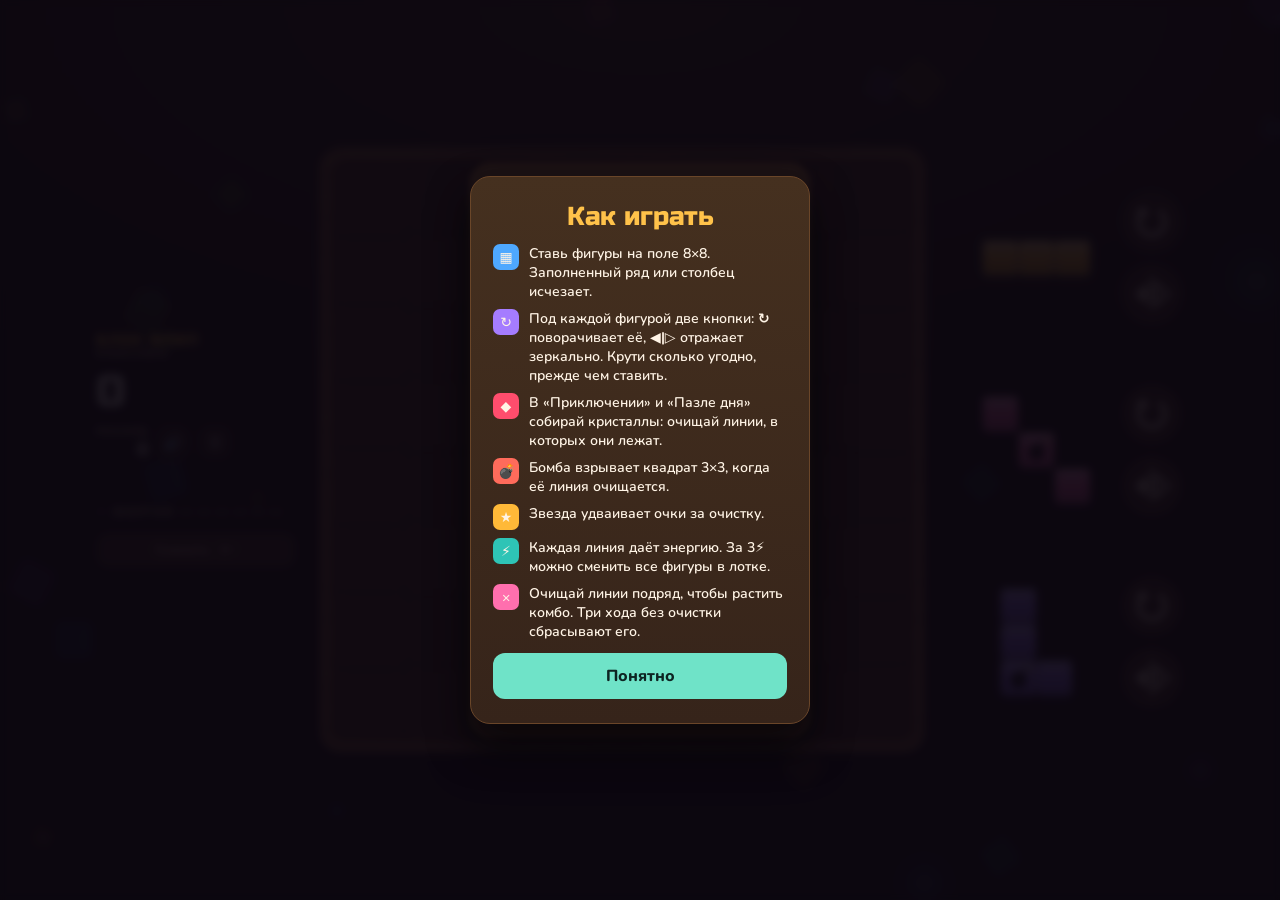
==== commit 72f76c5a: "Блок Флип: уведомление о рекорде один раз за партию, а не на каждое очко Co-Authored-By: Claude Opus" ====
--- a/games-local/BlockFlip/index.html
+++ b/games-local/BlockFlip/index.html
@@ -580,7 +580,7 @@
     if(S.grid.every(row=>row.every(v=>!v))){gained+=1500;floats.push({text:'ЧИСТОЕ ПОЛЕ +1500',x:BW/2,y:oy+B*.25,t0:now+DROP+300,color:'#6fe3c8',size:cell*.55});S.energy=6}
   }else{S.msc++;if(S.msc>=3)S.combo=0}
   S.score+=gained;
-  if(S.mode==='classic'&&S.score>best){best=S.score;store.set('best',best)}
+  if(S.mode==='classic'&&S.score>best){if(!S.recShown&&(S.startBest??best)>0){S.recShown=true;floats.push({text:'НОВЫЙ РЕКОРД!',x:BW/2,y:oy+B*.15,t0:performance.now()+DROP+400,color:'#6fe3c8',size:cell*.6})}best=S.score;store.set('best',best)}
   if(S.goals&&Object.values(S.goals).every(v=>v<=0)){win();syncUI();return}
   if(S.tray.every(t=>!t))dealTray();
   checkOver();
@@ -607,6 +607,10 @@
   if(S.mode==='adv'){advLevel=Math.max(advLevel,S.level+1);store.set('level',advLevel);
     showEnd('Уровень '+S.level+' пройден!','Все кристаллы собраны.',S.score,'Дальше: уровень '+(S.level+1),'Следующий')}
   else{store.set('daily',today);showEnd('Пазл дня решён!','Возвращайся завтра за новым.',S.score,'','Классика')}
+}
+function finishRecord(){
+  // called once when a classic game ends; the app turns this key into a single "new record" notification
+  if(S&&S.mode==='classic'&&!S.recSent&&S.score>(S.startBest||0)&&S.score>=1000){S.recSent=true;store.set('record',S.score)}
 }
 function checkOver(){
   const can=S.tray.some(p=>p&&fitsAnyOrient(p.cells));
@@ -615,6 +619,7 @@
     sfx(200,.4,'sine');
     if(S.mode==='classic'){
       if(S.score>best){best=S.score;store.set('best',best)}
+      finishRecord();
       showEnd('Ходов нет','Ни одна фигура не помещается даже с поворотом.',S.score,'Рекорд: '+best,'Ещё раз');
     }else{
       const left=Object.values(S.goals).reduce((a,b)=>a+Math.max(0,b),0);
@@ -688,7 +693,8 @@
 function startMode(mode,level){
   unlockAudio();
   $('menuOv').hidden=true;$('endOv').hidden=true;
-  S=freshState(mode,level);shownScore=0;scoreEl.textContent='0';fx=[];floats=[];drops={};beams=[];shards=[];rings=[];flash=null;
+  if(S&&!S.over)finishRecord();
+  S=freshState(mode,level);S.startBest=best;shownScore=0;scoreEl.textContent='0';fx=[];floats=[];drops={};beams=[];shards=[];rings=[];flash=null;
   dealTray();syncUI();resize();
 }
 
@@ -866,8 +872,8 @@
 function start(data){
   makeWood();
   let restored=false;
-  if(data&&data.S&&data.S.grid&&data.S.mode){S=data.S;S.tray.forEach(p=>{if(p)p.anim=null});shownScore=S.score;restored=true}
-  else{S=freshState('classic');dealTray()}
+  if(data&&data.S&&data.S.grid&&data.S.mode){S=data.S;S.tray.forEach(p=>{if(p)p.anim=null});shownScore=S.score;restored=true;if(S.startBest==null)S.startBest=best}
+  else{S=freshState('classic');S.startBest=best;dealTray()}
   syncUI();resize();
   addEventListener('resize',resize);
   if(!restored||S.over)openMenu();
